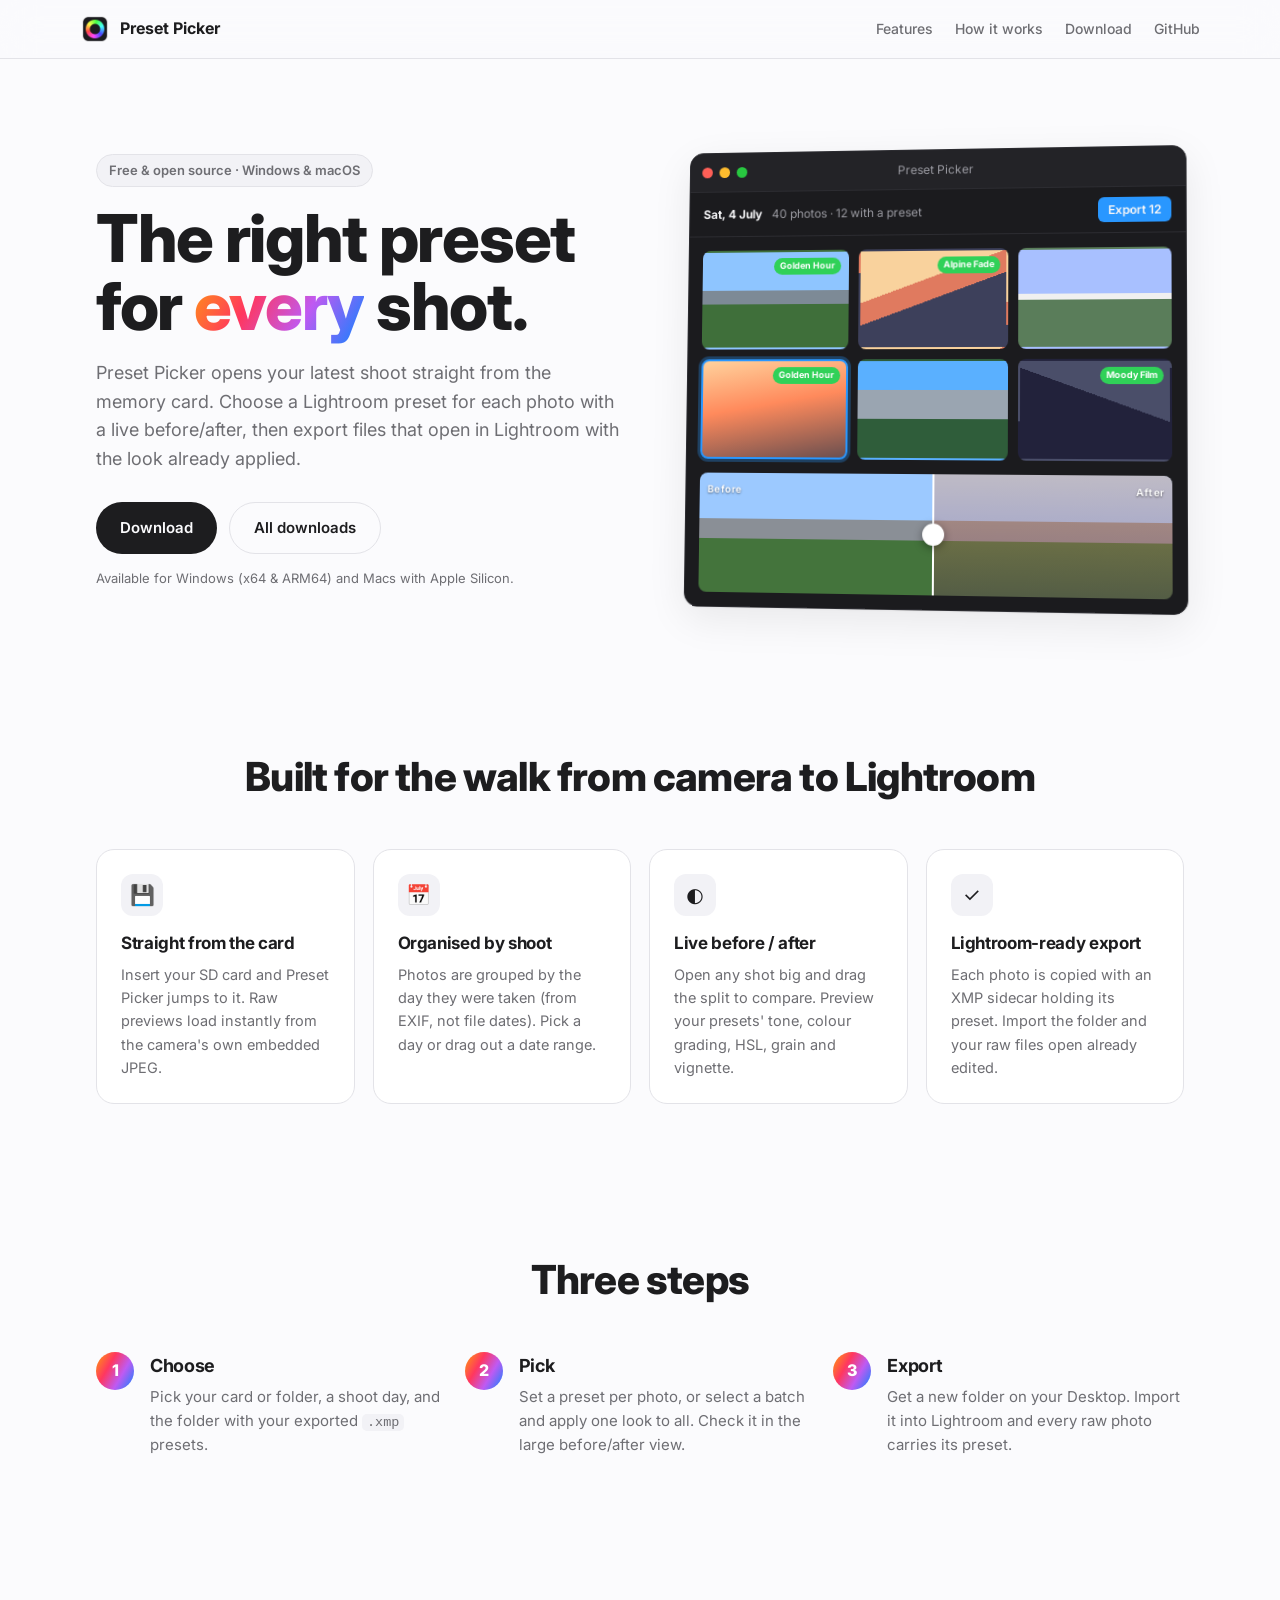
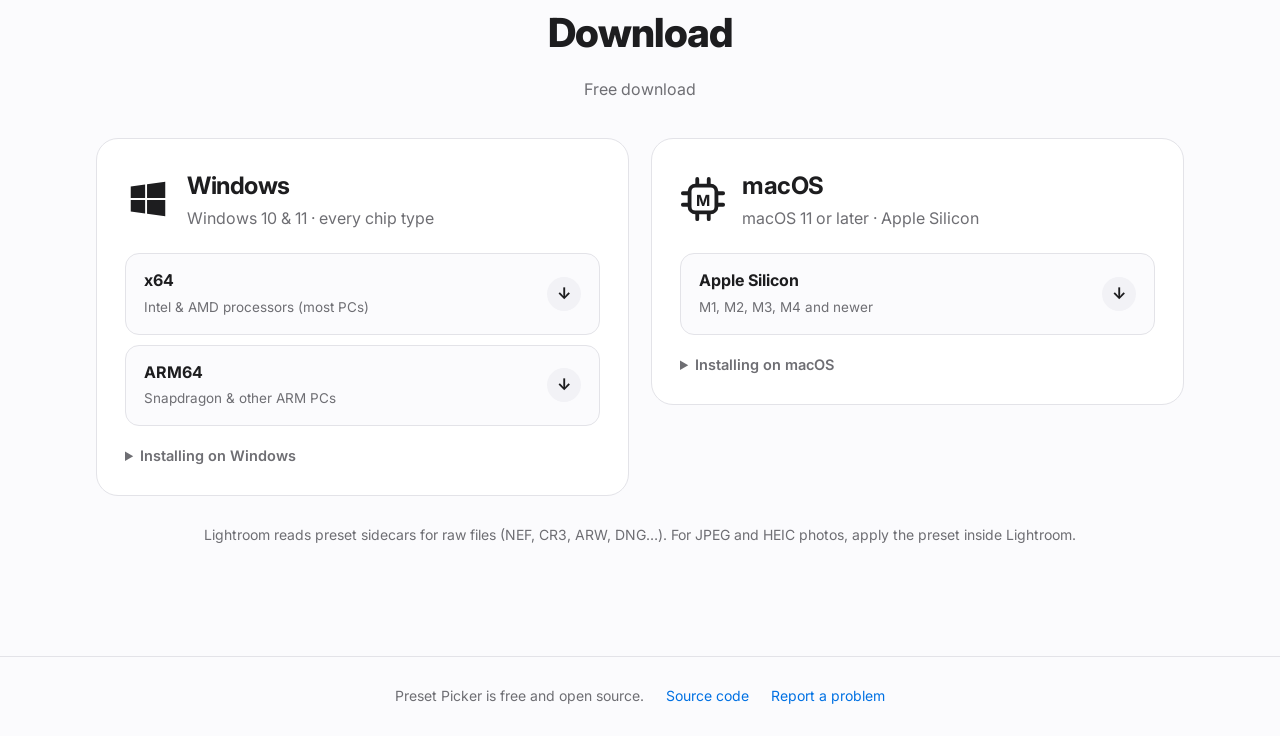
==== site/index.html @ 42fef507 "Preset Picker 1.0.0: Windows and macOS app, builds and download site Co-Authored-By: Claude Opus 5.5" ====
<!doctype html>
<html lang="en">
<head>
<meta charset="utf-8">
<meta name="viewport" content="width=device-width,initial-scale=1">
<title>Preset Picker: Lightroom presets for every shot</title>
<meta name="description" content="Pick a Lightroom preset for each photo straight off your camera card, with a live before/after, and export Lightroom-ready files. Free for Windows and macOS.">
<link rel="icon" href="favicon.png">
<link rel="preconnect" href="https://fonts.googleapis.com">
<link rel="preconnect" href="https://fonts.gstatic.com" crossorigin>
<link href="https://fonts.googleapis.com/css2?family=Inter:wght@400;500;600;700;800&display=swap" rel="stylesheet">
<link rel="stylesheet" href="style.css">
</head>
<body>

<header class="nav">
  <a class="brand" href="#top"><img src="icon.png" alt="" width="30" height="30">Preset Picker</a>
  <nav>
    <a href="#features">Features</a>
    <a href="#how">How it works</a>
    <a href="#download">Download</a>
    <a class="gh" data-repo-link href="#" target="_blank" rel="noopener">GitHub</a>
  </nav>
</header>

<main id="top">
  <!-- Hero ------------------------------------------------------------------>
  <section class="hero">
    <div class="hero-copy">
      <span class="pill">Free &amp; open source · Windows &amp; macOS</span>
      <h1>The right preset<br>for <em>every</em> shot.</h1>
      <p class="lede">Preset Picker opens your latest shoot straight from the memory card. Choose a Lightroom preset for each photo with a live before/after, then export files that open in Lightroom with the look already applied.</p>
      <div class="cta">
        <a class="btn primary" id="heroDownload" href="#download">Download</a>
        <a class="btn ghost" href="#download">All downloads</a>
      </div>
      <p class="fine" id="heroHint"></p>
    </div>

    <div class="mock" aria-hidden="true">
      <div class="mock-bar"><i></i><i></i><i></i><span>Preset Picker</span></div>
      <div class="mock-tool">
        <b>Sat, 4 July</b><span>40 photos · 12 with a preset</span>
        <em class="mock-export">Export 12</em>
      </div>
      <div class="mock-grid">
        <div class="ph p1"><span class="tag">Golden Hour</span></div>
        <div class="ph p2"><span class="tag">Alpine Fade</span></div>
        <div class="ph p3"></div>
        <div class="ph p4 sel"><span class="tag">Golden Hour</span></div>
        <div class="ph p5"></div>
        <div class="ph p6"><span class="tag">Moody Film</span></div>
      </div>
      <div class="mock-compare">
        <div class="half before">Before</div><div class="half after">After</div><div class="knob"></div>
      </div>
    </div>
  </section>

  <!-- Features -------------------------------------------------------------->
  <section class="section" id="features">
    <h2>Built for the walk from camera to Lightroom</h2>
    <div class="features">
      <article><div class="fi">💾</div><h3>Straight from the card</h3>
        <p>Insert your SD card and Preset Picker jumps to it. Raw previews load instantly from the camera's own embedded JPEG.</p></article>
      <article><div class="fi">📅</div><h3>Organised by shoot</h3>
        <p>Photos are grouped by the day they were taken (from EXIF, not file dates). Pick a day or drag out a date range.</p></article>
      <article><div class="fi">◐</div><h3>Live before / after</h3>
        <p>Open any shot big and drag the split to compare. Preview your presets' tone, colour grading, HSL, grain and vignette.</p></article>
      <article><div class="fi">✓</div><h3>Lightroom‑ready export</h3>
        <p>Each photo is copied with an XMP sidecar holding its preset. Import the folder and your raw files open already edited.</p></article>
    </div>
  </section>

  <!-- How it works ---------------------------------------------------------->
  <section class="section" id="how">
    <h2>Three steps</h2>
    <ol class="steps">
      <li><span>1</span><div><h3>Choose</h3><p>Pick your card or folder, a shoot day, and the folder with your exported <code>.xmp</code> presets.</p></div></li>
      <li><span>2</span><div><h3>Pick</h3><p>Set a preset per photo, or select a batch and apply one look to all. Check it in the large before/after view.</p></div></li>
      <li><span>3</span><div><h3>Export</h3><p>Get a new folder on your Desktop. Import it into Lightroom and every raw photo carries its preset.</p></div></li>
    </ol>
  </section>

  <!-- Download -------------------------------------------------------------->
  <section class="section" id="download">
    <h2>Download</h2>
    <p class="sub center" id="version">Latest version</p>

    <div class="downloads">
      <article class="dl" id="dl-win">
        <span class="badge">Recommended for this computer</span>
        <div class="dl-head">
          <svg class="os" viewBox="0 0 24 24" aria-hidden="true"><path d="M3 5.5 10.5 4.4v7.1H3zm8.5-1.2L21 3v8.5h-9.5zM3 12.5h7.5v7.1L3 18.5zm8.5 0H21V21l-9.5-1.3z"/></svg>
          <div><h3>Windows</h3><p class="sub">Windows 10 &amp; 11 · every chip type</p></div>
        </div>
        <div class="variants">
          <a class="variant" id="win-x64" data-asset="PresetPicker-Windows-x64.zip">
            <div><b>x64</b><small>Intel &amp; AMD processors (most PCs)</small></div><span class="size"></span><span class="arrow">↓</span>
          </a>
          <a class="variant" id="win-arm64" data-asset="PresetPicker-Windows-ARM64.zip">
            <div><b>ARM64</b><small>Snapdragon &amp; other ARM PCs</small></div><span class="size"></span><span class="arrow">↓</span>
          </a>
        </div>
        <details>
          <summary>Installing on Windows</summary>
          <ol>
            <li>Unzip the download and open <b>Preset Picker.exe</b> inside the folder.</li>
            <li>If SmartScreen says "Windows protected your PC", click <b>More info → Run anyway</b>. The app isn't code-signed yet.</li>
            <li>Not sure which one? Settings → System → About → <i>System type</i>. "ARM-based processor" means ARM64; anything else, x64.</li>
            <li>Uses Microsoft Edge WebView2, which comes with Windows 11 and up-to-date Windows 10.</li>
          </ol>
        </details>
      </article>

      <article class="dl" id="dl-mac">
        <span class="badge">Recommended for this computer</span>
        <div class="dl-head">
          <svg class="os" viewBox="0 0 24 24" aria-hidden="true"><rect x="5" y="5" width="14" height="14" rx="3" fill="none" stroke="currentColor" stroke-width="2"/><path d="M9 1.5v3M15 1.5v3M9 19.5v3M15 19.5v3M1.5 9h3M1.5 15h3M19.5 9h3M19.5 15h3" stroke="currentColor" stroke-width="2" stroke-linecap="round"/><text x="12" y="15.5" text-anchor="middle" font-size="8" font-weight="700" fill="currentColor" font-family="Inter,sans-serif">M</text></svg>
          <div><h3>macOS</h3><p class="sub">macOS 11 or later · Apple Silicon</p></div>
        </div>
        <div class="variants">
          <a class="variant" id="mac-arm64" data-asset="PresetPicker-macOS-AppleSilicon.zip">
            <div><b>Apple Silicon</b><small>M1, M2, M3, M4 and newer</small></div><span class="size"></span><span class="arrow">↓</span>
          </a>
        </div>
        <p class="warn" id="intelMac" hidden>This Mac looks like it has an Intel processor. Preset Picker currently needs Apple Silicon.</p>
        <details>
          <summary>Installing on macOS</summary>
          <ol>
            <li>Unzip the download and drag <b>Preset Picker</b> into your Applications folder.</li>
            <li>The first time, right-click the app and choose <b>Open</b>, then <b>Open</b> again. Or go to System Settings → Privacy &amp; Security → <b>Open Anyway</b>. The app isn't notarised yet.</li>
            <li>Allow access to your memory card and Desktop when macOS asks.</li>
          </ol>
        </details>
      </article>
    </div>

    <p class="note center">Lightroom reads preset sidecars for raw files (NEF, CR3, ARW, DNG…). For JPEG and HEIC photos, apply the preset inside Lightroom.</p>
  </section>
</main>

<footer class="foot">
  <span>Preset Picker is free and open source.</span>
  <a data-repo-link href="#" target="_blank" rel="noopener">Source code</a>
  <a data-repo-link data-path="/issues" href="#" target="_blank" rel="noopener">Report a problem</a>
</footer>

<script src="main.js"></script>
</body>
</html>
---- site/style.css ----
:root {
  --bg: #fbfbfd; --bg-2: #f2f2f6; --panel: #fff; --text: #1d1d1f; --sub: #6e6e73; --line: #e3e3e8;
  --accent: #0071e3; --accent-2: #bf5af2; --ok: #1f9d55; --warn: #b25e00;
  --grad: linear-gradient(120deg, #ff9f0a, #ff375f 35%, #bf5af2 65%, #0a84ff);
  --shadow: 0 1px 2px rgba(0,0,0,.05), 0 12px 40px rgba(0,0,0,.08);
  --radius: 18px;
}
@media (prefers-color-scheme: dark) {
  :root {
    --bg: #0d0d0f; --bg-2: #141417; --panel: #18181b; --text: #f5f5f7; --sub: #9a9aa1; --line: #2a2a2f;
    --accent: #2997ff; --ok: #30d158; --warn: #ffb340; --shadow: 0 0 0 1px #232328, 0 20px 50px rgba(0,0,0,.5);
  }
}
* { box-sizing: border-box; }
html { scroll-behavior: smooth; }
body {
  margin: 0; background: var(--bg); color: var(--text);
  font: 16px/1.6 Inter, -apple-system, BlinkMacSystemFont, "Segoe UI", system-ui, sans-serif;
  -webkit-font-smoothing: antialiased; overflow-x: hidden;
}
a { color: var(--accent); text-decoration: none; }
h1, h2, h3 { letter-spacing: -.02em; margin: 0; }
code { font: .9em ui-monospace, SFMono-Regular, Menlo, Consolas, monospace; background: var(--bg-2); padding: 1px 5px; border-radius: 5px; }
.sub { color: var(--sub); margin: 0; }
.center { text-align: center; }

/* Nav */
.nav {
  position: sticky; top: 0; z-index: 10; display: flex; align-items: center; justify-content: space-between;
  padding: 14px max(16px, calc((100vw - 1120px) / 2));
  background: color-mix(in srgb, var(--bg) 80%, transparent); backdrop-filter: saturate(1.8) blur(18px);
  border-bottom: 1px solid var(--line);
}
.brand { display: flex; align-items: center; gap: 10px; font-weight: 700; color: var(--text); }
.brand img { border-radius: 8px; }
.nav nav { display: flex; gap: 22px; font-size: 14px; }
.nav nav a { color: var(--sub); font-weight: 500; }
.nav nav a:hover { color: var(--text); }

/* Buttons */
.btn {
  display: inline-flex; align-items: center; gap: 8px; padding: 13px 24px; border-radius: 999px;
  font-weight: 600; font-size: 15px; transition: transform .15s, box-shadow .15s, background .15s;
}
.btn.primary { background: var(--text); color: var(--bg); }
.btn.primary:hover { transform: translateY(-1px); box-shadow: 0 8px 24px rgba(0,0,0,.18); }
.btn.ghost { color: var(--text); border: 1px solid var(--line); }
.btn.ghost:hover { background: var(--bg-2); }

/* Hero */
.hero {
  max-width: 1120px; margin: 0 auto; padding: 88px 16px 64px;
  display: grid; grid-template-columns: 1.05fr 1fr; gap: 56px; align-items: center;
}
.pill {
  display: inline-block; font-size: 13px; font-weight: 600; padding: 5px 12px; border-radius: 999px;
  background: var(--bg-2); border: 1px solid var(--line); color: var(--sub);
}
.hero h1 { font-size: clamp(40px, 6vw, 66px); line-height: 1.03; font-weight: 800; margin: 18px 0 18px; }
.hero h1 em { font-style: normal; background: var(--grad); -webkit-background-clip: text; background-clip: text; color: transparent; }
.lede { font-size: 18px; color: var(--sub); max-width: 34em; margin: 0 0 28px; }
.cta { display: flex; gap: 12px; flex-wrap: wrap; }
.fine { font-size: 13px; color: var(--sub); margin-top: 14px; min-height: 1.6em; }

/* Mock app window */
.mock {
  position: relative; background: #1b1b1e; color: #f5f5f7; border-radius: 14px; box-shadow: var(--shadow);
  border: 1px solid #2c2c31; overflow: hidden; font-size: 12px; transform: perspective(1400px) rotateY(-6deg) rotateX(3deg);
}
.mock-bar { display: flex; align-items: center; gap: 7px; padding: 10px 12px; background: #232327; border-bottom: 1px solid #2c2c31; }
.mock-bar i { width: 11px; height: 11px; border-radius: 50%; background: #ff5f57; }
.mock-bar i:nth-child(2) { background: #febc2e; } .mock-bar i:nth-child(3) { background: #28c840; }
.mock-bar span { flex: 1; text-align: center; color: #9a9aa1; margin-right: 50px; }
.mock-tool { display: flex; gap: 10px; align-items: baseline; padding: 10px 14px; border-bottom: 1px solid #2c2c31; }
.mock-tool span { color: #9a9aa1; }
.mock-export { margin-left: auto; font-style: normal; background: #2997ff; padding: 3px 10px; border-radius: 6px; font-weight: 600; }
.mock-grid { display: grid; grid-template-columns: repeat(3, 1fr); gap: 10px; padding: 14px; }
.ph { aspect-ratio: 3/2; border-radius: 8px; position: relative; border: 2px solid transparent; }
.ph.sel { border-color: #2997ff; box-shadow: 0 0 0 3px rgba(41,151,255,.3); }
.ph .tag { position: absolute; top: 6px; right: 6px; background: #30d158; color: #062; font-size: 9px; font-weight: 700; padding: 1px 6px; border-radius: 99px; color: #fff; }
.p1 { background: linear-gradient(180deg, #8ec5ff 0 40%, #7d8a96 40% 55%, #3f6f3a 55%); }
.p2 { background: linear-gradient(160deg, #f9d29d 0 35%, #e07a5f 35% 50%, #3d405b 50%); }
.p3 { background: linear-gradient(180deg, #a8c0ff 0 45%, #f0f0f0 45% 52%, #5a7d5a 52%); }
.p4 { background: linear-gradient(170deg, #ffd29d, #ff8a5c 45%, #6b4f4f); }
.p5 { background: linear-gradient(180deg, #5ab0ff 0 30%, #9aa5b1 30% 60%, #2f5d3a 60%); }
.p6 { background: linear-gradient(200deg, #4a4e69 0 40%, #22223b 40%); }
.mock-compare {
  position: relative; display: flex; margin: 0 14px 14px; height: 120px; border-radius: 8px; overflow: hidden;
  background: linear-gradient(180deg, #9cc9ff 0 38%, #8a8f96 38% 55%, #44743c 55%);
}
.half { flex: 1; padding: 8px; font-weight: 600; font-size: 10px; letter-spacing: .04em; }
.half.after { background: linear-gradient(180deg, rgba(255,160,90,.35), rgba(120,40,90,.3)); text-align: right; }
.half span, .half { color: #fff; text-shadow: 0 1px 2px rgba(0,0,0,.5); }
.knob { position: absolute; left: 50%; top: 0; bottom: 0; width: 2px; background: #fff; }
.knob::after { content: ""; position: absolute; top: 50%; left: 50%; width: 22px; height: 22px; transform: translate(-50%, -50%); background: #fff; border-radius: 50%; box-shadow: 0 2px 8px rgba(0,0,0,.4); }

/* Sections */
.section { max-width: 1120px; margin: 0 auto; padding: 72px 16px; }
.section > h2 { font-size: clamp(28px, 4vw, 40px); text-align: center; margin-bottom: 12px; font-weight: 800; }
.features { display: grid; grid-template-columns: repeat(4, 1fr); gap: 18px; margin-top: 40px; }
.features article { background: var(--panel); border: 1px solid var(--line); border-radius: var(--radius); padding: 24px; }
.fi { width: 42px; height: 42px; border-radius: 12px; display: grid; place-items: center; font-size: 20px; background: var(--bg-2); margin-bottom: 14px; }
.features h3 { font-size: 17px; margin-bottom: 6px; }
.features p { color: var(--sub); font-size: 14.5px; margin: 0; }

.steps { list-style: none; padding: 0; margin: 40px 0 0; display: grid; grid-template-columns: repeat(3, 1fr); gap: 18px; }
.steps li { display: flex; gap: 16px; align-items: flex-start; }
.steps li > span {
  flex: none; width: 38px; height: 38px; border-radius: 50%; display: grid; place-items: center;
  font-weight: 800; color: #fff; background: var(--grad);
}
.steps h3 { font-size: 18px; margin-bottom: 4px; }
.steps p { margin: 0; color: var(--sub); font-size: 15px; }

/* Downloads */
#download { padding-bottom: 96px; }
.downloads { display: grid; grid-template-columns: 1fr 1fr; gap: 22px; margin-top: 36px; align-items: start; }
.dl {
  position: relative; background: var(--panel); border: 1px solid var(--line); border-radius: 22px; padding: 28px;
  transition: border-color .2s, box-shadow .2s;
}
.dl.recommended { border-color: var(--accent); box-shadow: 0 0 0 4px color-mix(in srgb, var(--accent) 18%, transparent); }
.badge {
  display: none; position: absolute; top: -12px; left: 24px; background: var(--accent); color: #fff;
  font-size: 12px; font-weight: 700; padding: 3px 12px; border-radius: 99px;
}
.dl.recommended .badge { display: inline-block; }
.dl-head { display: flex; gap: 16px; align-items: center; margin-bottom: 22px; }
.os { width: 46px; height: 46px; flex: none; fill: currentColor; color: var(--text); }
.dl h3 { font-size: 24px; }
.variants { display: flex; flex-direction: column; gap: 10px; }
.variant {
  display: flex; align-items: center; gap: 14px; padding: 14px 18px; border-radius: 14px;
  border: 1px solid var(--line); color: var(--text); background: var(--bg); transition: .15s;
}
.variant:hover { border-color: var(--accent); transform: translateY(-1px); }
.variant div { flex: 1; }
.variant b { display: block; font-size: 16px; }
.variant small { color: var(--sub); font-size: 13.5px; }
.variant .size { color: var(--sub); font-size: 13px; }
.variant .arrow {
  width: 34px; height: 34px; border-radius: 50%; display: grid; place-items: center; font-weight: 700;
  background: var(--bg-2);
}
.variant.pick { background: var(--text); color: var(--bg); border-color: var(--text); }
.variant.pick small, .variant.pick .size { color: color-mix(in srgb, var(--bg) 70%, transparent); }
.variant.pick .arrow { background: var(--accent); color: #fff; }
.variant.disabled { opacity: .55; pointer-events: none; }
details { margin-top: 18px; font-size: 14.5px; }
summary { cursor: pointer; font-weight: 600; color: var(--sub); }
details ol { color: var(--sub); padding-left: 20px; margin: 10px 0 0; }
details li { margin-bottom: 6px; }
.warn { color: var(--warn); font-size: 14px; margin: 12px 0 0; }
.note { color: var(--sub); font-size: 14px; margin-top: 28px; }

.foot {
  border-top: 1px solid var(--line); padding: 28px 16px; display: flex; gap: 22px; justify-content: center;
  flex-wrap: wrap; font-size: 14px; color: var(--sub);
}

@media (max-width: 900px) {
  .hero { grid-template-columns: 1fr; padding-top: 56px; gap: 40px; }
  .mock { transform: none; }
  .features { grid-template-columns: 1fr 1fr; }
  .steps, .downloads { grid-template-columns: 1fr; }
  .nav nav a:not(.gh):not([href="#download"]) { display: none; }
}
@media (max-width: 520px) {
  .features { grid-template-columns: 1fr; }
  .dl { padding: 22px 18px; }
}
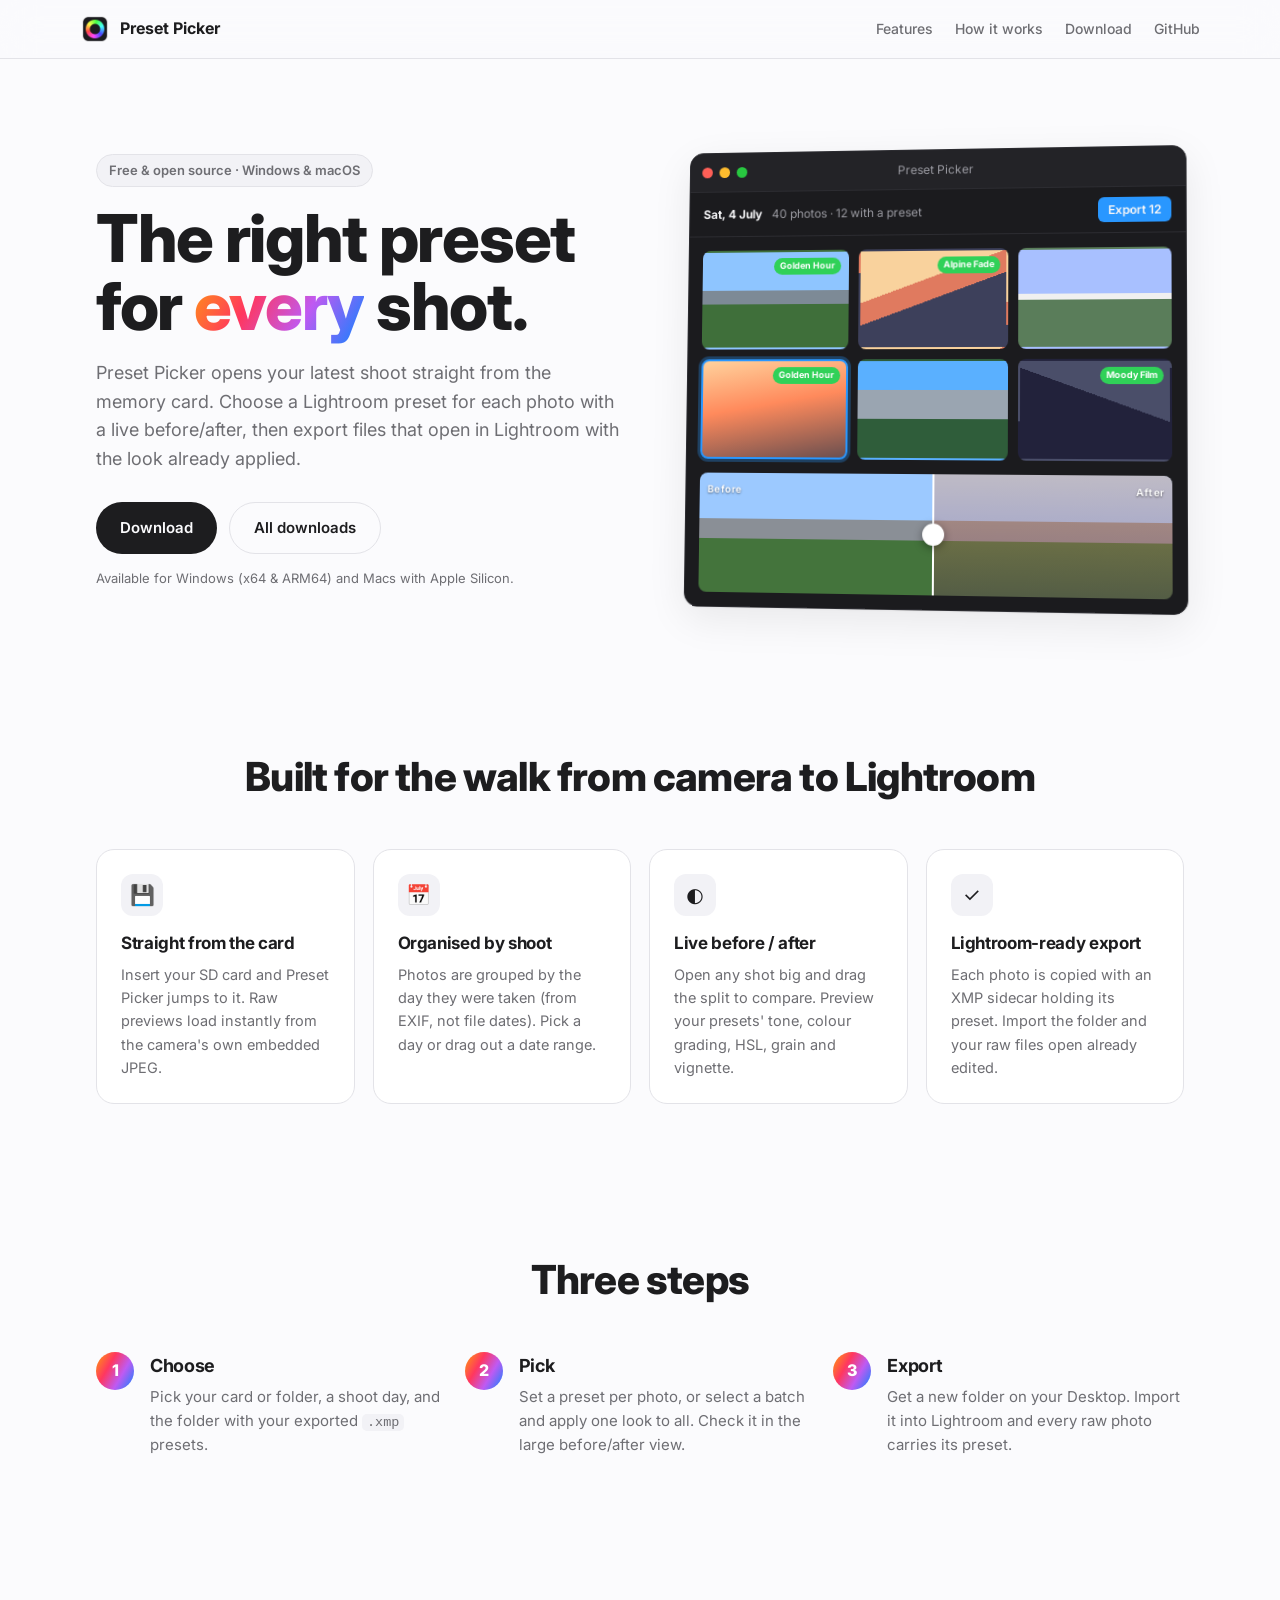
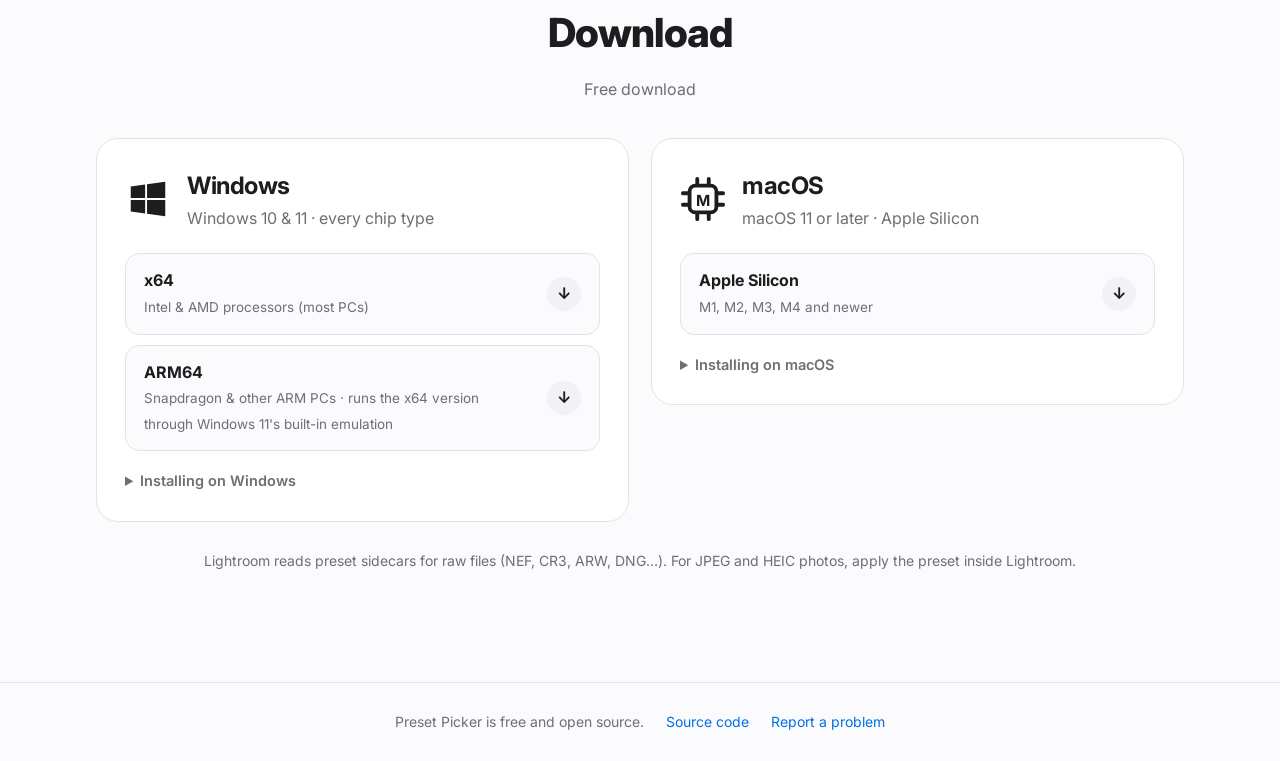
==== commit 94392e8f: "Windows on ARM: use the x64 build through Windows 11 emulation The native ARM64 build can't open its" ====
--- a/site/index.html
+++ b/site/index.html
@@ -98,8 +98,8 @@
           <a class="variant" id="win-x64" data-asset="PresetPicker-Windows-x64.zip">
             <div><b>x64</b><small>Intel &amp; AMD processors (most PCs)</small></div><span class="size"></span><span class="arrow">↓</span>
           </a>
-          <a class="variant" id="win-arm64" data-asset="PresetPicker-Windows-ARM64.zip">
-            <div><b>ARM64</b><small>Snapdragon &amp; other ARM PCs</small></div><span class="size"></span><span class="arrow">↓</span>
+          <a class="variant" id="win-arm64" data-asset="PresetPicker-Windows-x64.zip">
+            <div><b>ARM64</b><small>Snapdragon &amp; other ARM PCs · runs the x64 version through Windows 11's built-in emulation</small></div><span class="size"></span><span class="arrow">↓</span>
           </a>
         </div>
         <details>
@@ -107,7 +107,7 @@
           <ol>
             <li>Unzip the download and open <b>Preset Picker.exe</b> inside the folder.</li>
             <li>If SmartScreen says "Windows protected your PC", click <b>More info → Run anyway</b>. The app isn't code-signed yet.</li>
-            <li>Not sure which one? Settings → System → About → <i>System type</i>. "ARM-based processor" means ARM64; anything else, x64.</li>
+            <li>On an ARM PC (Snapdragon and others) you need Windows 11. It runs the x64 version automatically; there's nothing extra to install.</li>
             <li>Uses Microsoft Edge WebView2, which comes with Windows 11 and up-to-date Windows 10.</li>
           </ol>
         </details>
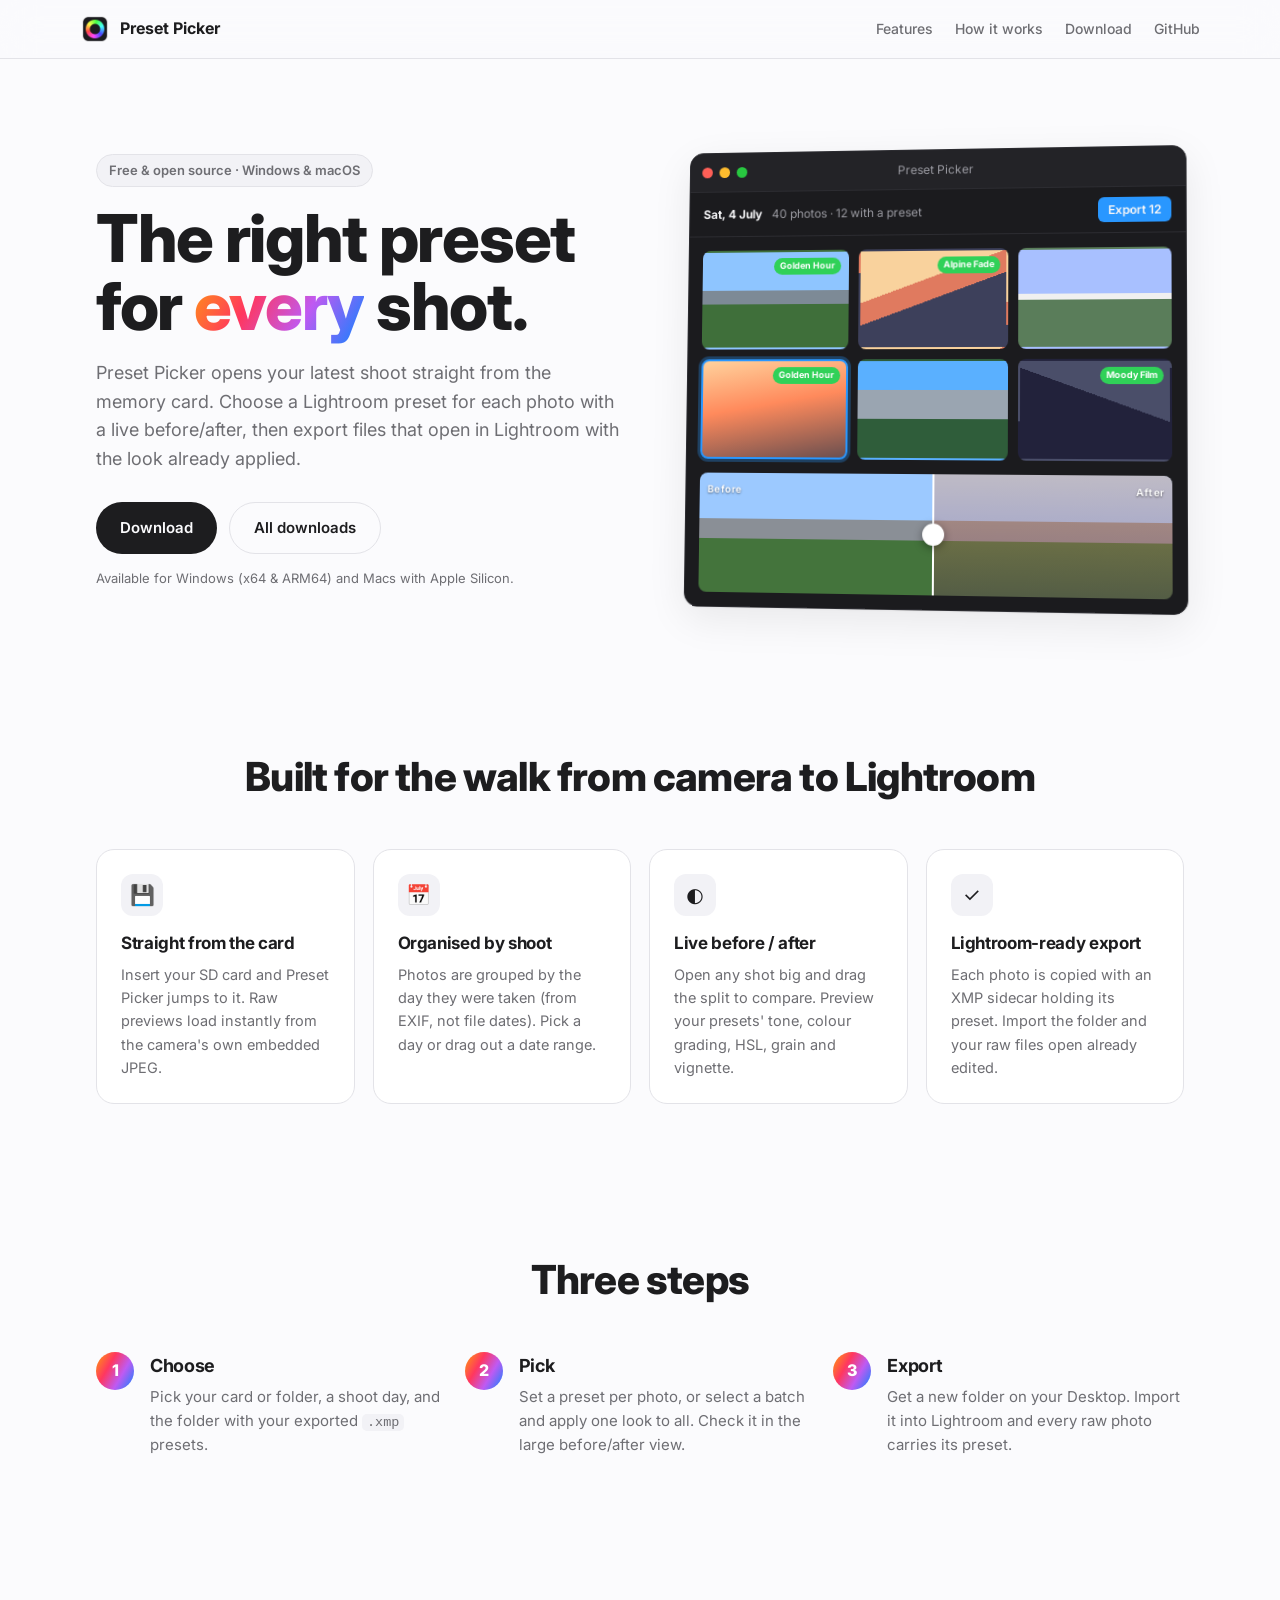
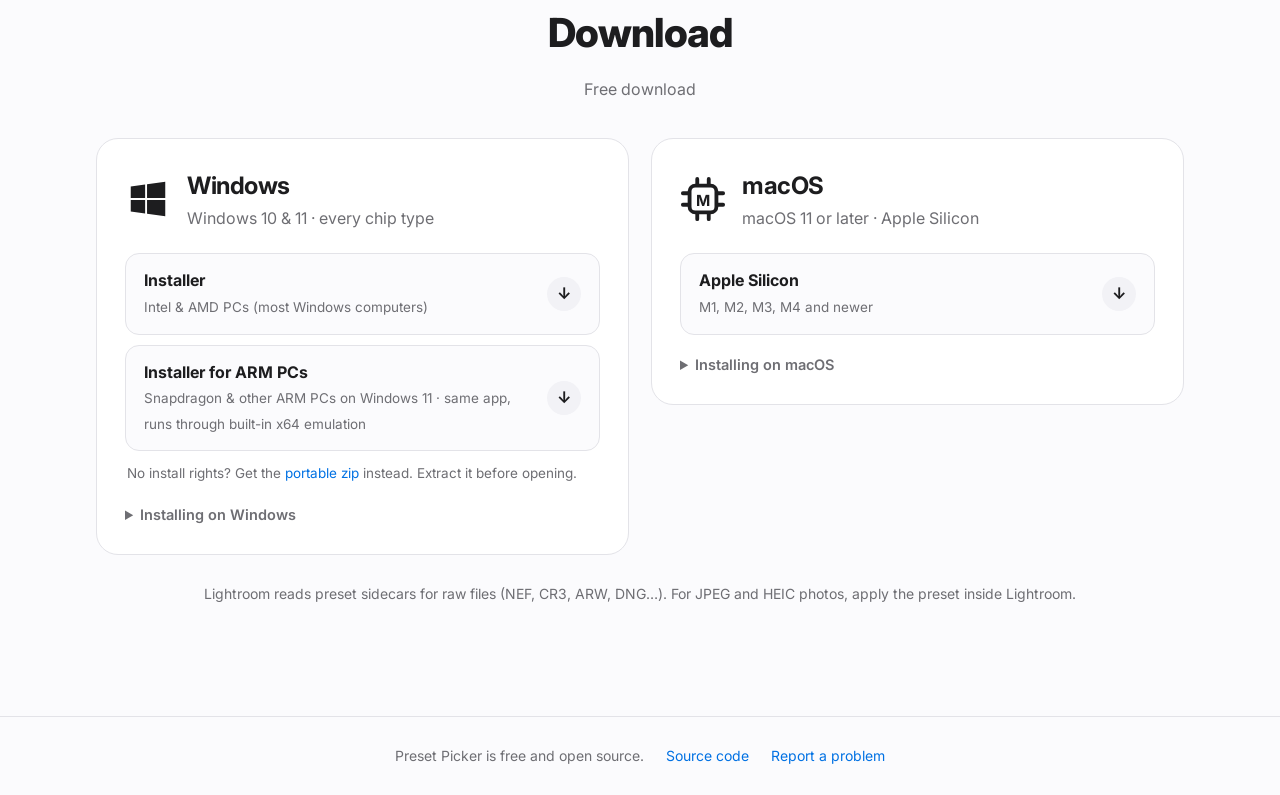
==== commit aae303b1: "1.0.3: Windows installer; site offers it first, portable zip as fallback Co-Authored-By: Claude Opus" ====
--- a/site/index.html
+++ b/site/index.html
@@ -95,19 +95,20 @@
           <div><h3>Windows</h3><p class="sub">Windows 10 &amp; 11 · every chip type</p></div>
         </div>
         <div class="variants">
-          <a class="variant" id="win-x64" data-asset="PresetPicker-Windows-x64.zip">
-            <div><b>x64</b><small>Intel &amp; AMD processors (most PCs)</small></div><span class="size"></span><span class="arrow">↓</span>
+          <a class="variant" id="win-x64" data-asset="PresetPicker-Setup-x64.exe">
+            <div><b>Installer</b><small>Intel &amp; AMD PCs (most Windows computers)</small></div><span class="size"></span><span class="arrow">↓</span>
           </a>
-          <a class="variant" id="win-arm64" data-asset="PresetPicker-Windows-x64.zip">
-            <div><b>ARM64</b><small>Snapdragon &amp; other ARM PCs · runs the x64 version through Windows 11's built-in emulation</small></div><span class="size"></span><span class="arrow">↓</span>
+          <a class="variant" id="win-arm64" data-asset="PresetPicker-Setup-x64.exe">
+            <div><b>Installer for ARM PCs</b><small>Snapdragon &amp; other ARM PCs on Windows 11 · same app, runs through built-in x64 emulation</small></div><span class="size"></span><span class="arrow">↓</span>
           </a>
         </div>
+        <p class="alt">No install rights? Get the <a data-asset="PresetPicker-Windows-x64.zip">portable zip</a> instead. Extract it before opening.</p>
         <details>
           <summary>Installing on Windows</summary>
           <ol>
-            <li>Unzip the download and open <b>Preset Picker.exe</b> inside the folder.</li>
+            <li>Open <b>PresetPicker-Setup-x64.exe</b> and click through. No admin password needed; it adds Preset Picker to your Start menu.</li>
             <li>If SmartScreen says "Windows protected your PC", click <b>More info → Run anyway</b>. The app isn't code-signed yet.</li>
-            <li>On an ARM PC (Snapdragon and others) you need Windows 11. It runs the x64 version automatically; there's nothing extra to install.</li>
+            <li>Uninstall any time from Settings → Apps.</li>
             <li>Uses Microsoft Edge WebView2, which comes with Windows 11 and up-to-date Windows 10.</li>
           </ol>
         </details>
--- a/site/style.css
+++ b/site/style.css
@@ -146,6 +146,8 @@
 .variant.pick small, .variant.pick .size { color: color-mix(in srgb, var(--bg) 70%, transparent); }
 .variant.pick .arrow { background: var(--accent); color: #fff; }
 .variant.disabled { opacity: .55; pointer-events: none; }
+.alt { font-size: 13.5px; color: var(--sub); margin: 12px 2px 0; }
+.alt a.disabled { pointer-events: none; color: var(--sub); }
 details { margin-top: 18px; font-size: 14.5px; }
 summary { cursor: pointer; font-weight: 600; color: var(--sub); }
 details ol { color: var(--sub); padding-left: 20px; margin: 10px 0 0; }
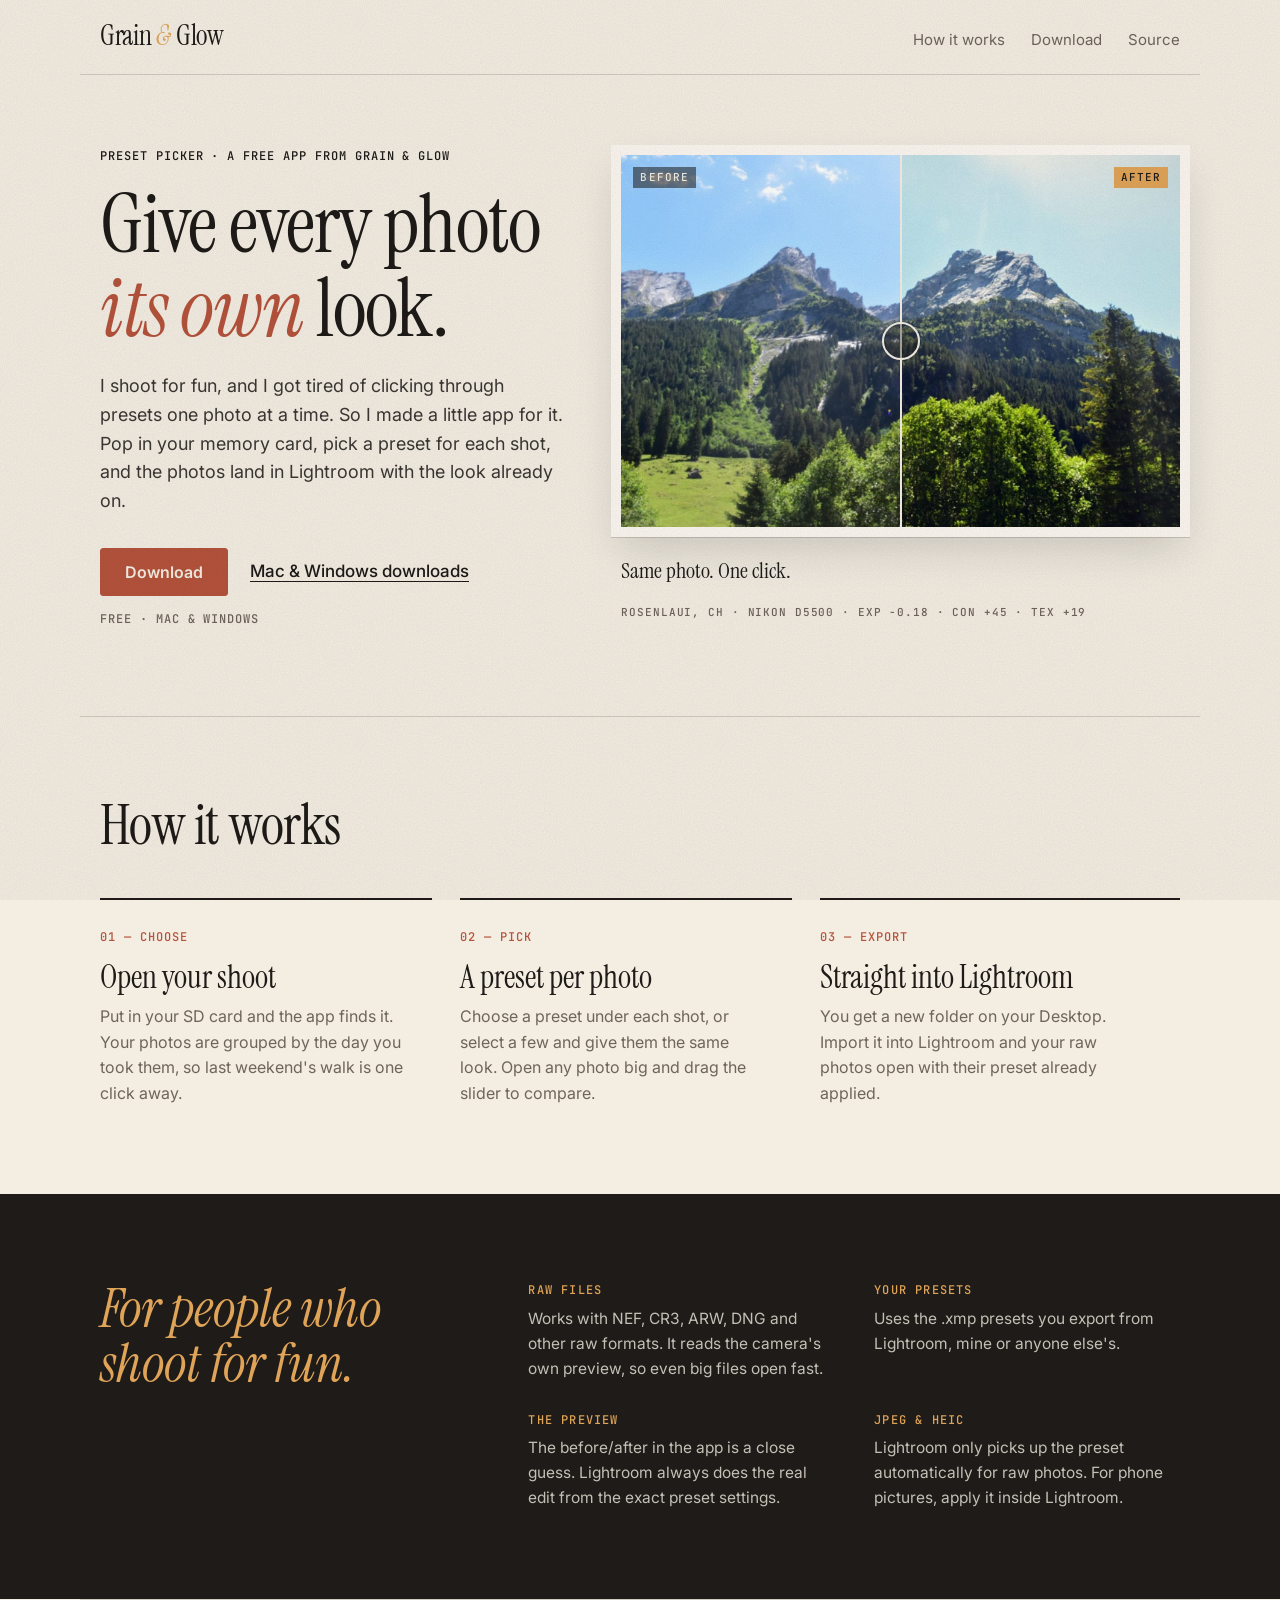
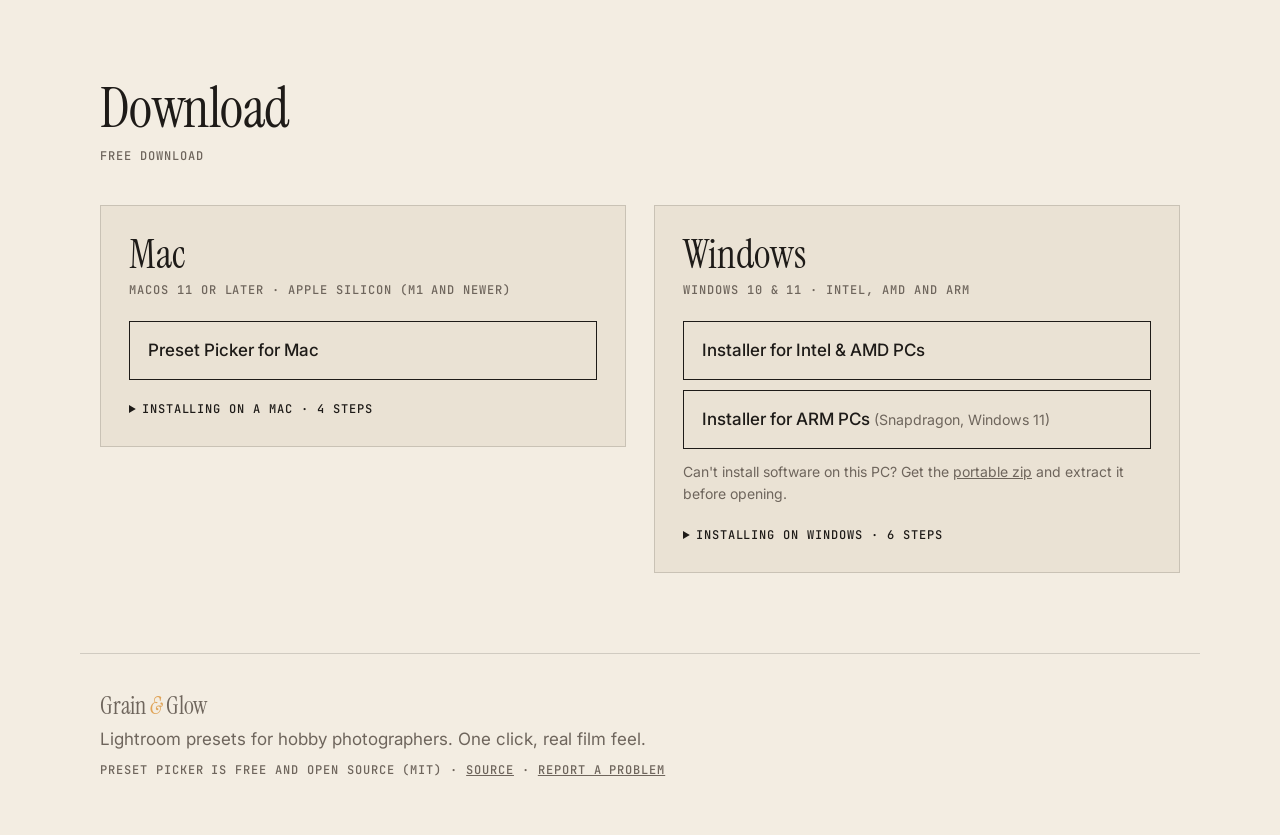
==== commit 2c0ece1a: "Site: Grain & Glow redesign, before/after photo, install guides with real screenshots Co-Authored-By" ====
--- a/site/index.html
+++ b/site/index.html
@@ -3,148 +3,176 @@
 <head>
 <meta charset="utf-8">
 <meta name="viewport" content="width=device-width,initial-scale=1">
-<title>Preset Picker: Lightroom presets for every shot</title>
-<meta name="description" content="Pick a Lightroom preset for each photo straight off your camera card, with a live before/after, and export Lightroom-ready files. Free for Windows and macOS.">
+<title>Preset Picker by Grain &amp; Glow</title>
+<meta name="description" content="A free app for hobby photographers: open your shoot straight off the memory card, pick a Lightroom preset for each photo, and send them to Lightroom with the look already on. Mac and Windows.">
+<meta name="theme-color" content="#F3EDE2">
 <link rel="icon" href="favicon.png">
 <link rel="preconnect" href="https://fonts.googleapis.com">
 <link rel="preconnect" href="https://fonts.gstatic.com" crossorigin>
-<link href="https://fonts.googleapis.com/css2?family=Inter:wght@400;500;600;700;800&display=swap" rel="stylesheet">
+<link href="https://fonts.googleapis.com/css2?family=Instrument+Serif:ital@0;1&family=Inter:wght@400;500;600&family=JetBrains+Mono:wght@400;500&display=swap" rel="stylesheet">
 <link rel="stylesheet" href="style.css">
 </head>
 <body>
 
-<header class="nav">
-  <a class="brand" href="#top"><img src="icon.png" alt="" width="30" height="30">Preset Picker</a>
+<header class="top">
+  <a class="wordmark" href="#top">Grain <i>&amp;</i> Glow</a>
   <nav>
-    <a href="#features">Features</a>
     <a href="#how">How it works</a>
     <a href="#download">Download</a>
-    <a class="gh" data-repo-link href="#" target="_blank" rel="noopener">GitHub</a>
+    <a data-repo-link href="#" target="_blank" rel="noopener">Source</a>
   </nav>
 </header>
 
 <main id="top">
-  <!-- Hero ------------------------------------------------------------------>
+
   <section class="hero">
-    <div class="hero-copy">
-      <span class="pill">Free &amp; open source · Windows &amp; macOS</span>
-      <h1>The right preset<br>for <em>every</em> shot.</h1>
-      <p class="lede">Preset Picker opens your latest shoot straight from the memory card. Choose a Lightroom preset for each photo with a live before/after, then export files that open in Lightroom with the look already applied.</p>
-      <div class="cta">
-        <a class="btn primary" id="heroDownload" href="#download">Download</a>
-        <a class="btn ghost" href="#download">All downloads</a>
+    <div class="hero-text">
+      <p class="label">Preset Picker · a free app from Grain &amp; Glow</p>
+      <h1>Give every photo <em>its own</em> look.</h1>
+      <p class="lede">I shoot for fun, and I got tired of clicking through presets one photo at a time. So I made a little app for it. Pop in your memory card, pick a preset for each shot, and the photos land in Lightroom with the look already on.</p>
+      <div class="actions">
+        <a class="btn" id="heroDownload" href="#download">Download</a>
+        <a class="textlink" href="#download">Mac &amp; Windows downloads</a>
       </div>
-      <p class="fine" id="heroHint"></p>
+      <p class="label muted" id="heroHint">Free · Mac &amp; Windows</p>
     </div>
 
-    <div class="mock" aria-hidden="true">
-      <div class="mock-bar"><i></i><i></i><i></i><span>Preset Picker</span></div>
-      <div class="mock-tool">
-        <b>Sat, 4 July</b><span>40 photos · 12 with a preset</span>
-        <em class="mock-export">Export 12</em>
+    <figure class="print">
+      <div class="compare" id="compare" style="--pos: 50%">
+        <img src="img/rosenlaui-before.jpg" alt="Mountain valley near Rosenlaui, Switzerland, straight out of the camera" width="1500" height="1000">
+        <img class="after" src="img/rosenlaui-after.jpg" alt="The same photo with a warm film preset applied" width="1500" height="1000">
+        <span class="corner left">Before</span><span class="corner right">After</span>
+        <span class="handle" aria-hidden="true"></span>
+        <input type="range" min="0" max="100" value="50" aria-label="Drag to compare before and after" id="slider">
       </div>
-      <div class="mock-grid">
-        <div class="ph p1"><span class="tag">Golden Hour</span></div>
-        <div class="ph p2"><span class="tag">Alpine Fade</span></div>
-        <div class="ph p3"></div>
-        <div class="ph p4 sel"><span class="tag">Golden Hour</span></div>
-        <div class="ph p5"></div>
-        <div class="ph p6"><span class="tag">Moody Film</span></div>
-      </div>
-      <div class="mock-compare">
-        <div class="half before">Before</div><div class="half after">After</div><div class="knob"></div>
-      </div>
-    </div>
+      <figcaption>
+        <span>Same photo. One click.</span>
+        <span class="label">Rosenlaui, CH · Nikon D5500 · EXP −0.18 · CON +45 · TEX +19</span>
+      </figcaption>
+    </figure>
   </section>
 
-  <!-- Features -------------------------------------------------------------->
-  <section class="section" id="features">
-    <h2>Built for the walk from camera to Lightroom</h2>
-    <div class="features">
-      <article><div class="fi">💾</div><h3>Straight from the card</h3>
-        <p>Insert your SD card and Preset Picker jumps to it. Raw previews load instantly from the camera's own embedded JPEG.</p></article>
-      <article><div class="fi">📅</div><h3>Organised by shoot</h3>
-        <p>Photos are grouped by the day they were taken (from EXIF, not file dates). Pick a day or drag out a date range.</p></article>
-      <article><div class="fi">◐</div><h3>Live before / after</h3>
-        <p>Open any shot big and drag the split to compare. Preview your presets' tone, colour grading, HSL, grain and vignette.</p></article>
-      <article><div class="fi">✓</div><h3>Lightroom‑ready export</h3>
-        <p>Each photo is copied with an XMP sidecar holding its preset. Import the folder and your raw files open already edited.</p></article>
-    </div>
-  </section>
-
-  <!-- How it works ---------------------------------------------------------->
-  <section class="section" id="how">
-    <h2>Three steps</h2>
-    <ol class="steps">
-      <li><span>1</span><div><h3>Choose</h3><p>Pick your card or folder, a shoot day, and the folder with your exported <code>.xmp</code> presets.</p></div></li>
-      <li><span>2</span><div><h3>Pick</h3><p>Set a preset per photo, or select a batch and apply one look to all. Check it in the large before/after view.</p></div></li>
-      <li><span>3</span><div><h3>Export</h3><p>Get a new folder on your Desktop. Import it into Lightroom and every raw photo carries its preset.</p></div></li>
+  <section class="how" id="how">
+    <h2>How it works</h2>
+    <ol class="frames">
+      <li>
+        <span class="label">01 — Choose</span>
+        <h3>Open your shoot</h3>
+        <p>Put in your SD card and the app finds it. Your photos are grouped by the day you took them, so last weekend's walk is one click away.</p>
+      </li>
+      <li>
+        <span class="label">02 — Pick</span>
+        <h3>A preset per photo</h3>
+        <p>Choose a preset under each shot, or select a few and give them the same look. Open any photo big and drag the slider to compare.</p>
+      </li>
+      <li>
+        <span class="label">03 — Export</span>
+        <h3>Straight into Lightroom</h3>
+        <p>You get a new folder on your Desktop. Import it into Lightroom and your raw photos open with their preset already applied.</p>
+      </li>
     </ol>
   </section>
 
-  <!-- Download -------------------------------------------------------------->
-  <section class="section" id="download">
+  <section class="notes">
+    <blockquote>For people who shoot for fun.</blockquote>
+    <dl>
+      <div><dt>Raw files</dt><dd>Works with NEF, CR3, ARW, DNG and other raw formats. It reads the camera's own preview, so even big files open fast.</dd></div>
+      <div><dt>Your presets</dt><dd>Uses the .xmp presets you export from Lightroom, mine or anyone else's.</dd></div>
+      <div><dt>The preview</dt><dd>The before/after in the app is a close guess. Lightroom always does the real edit from the exact preset settings.</dd></div>
+      <div><dt>JPEG &amp; HEIC</dt><dd>Lightroom only picks up the preset automatically for raw photos. For phone pictures, apply it inside Lightroom.</dd></div>
+    </dl>
+  </section>
+
+  <section class="download" id="download">
     <h2>Download</h2>
-    <p class="sub center" id="version">Latest version</p>
+    <p class="label muted" id="version">Free download</p>
 
-    <div class="downloads">
-      <article class="dl" id="dl-win">
-        <span class="badge">Recommended for this computer</span>
-        <div class="dl-head">
-          <svg class="os" viewBox="0 0 24 24" aria-hidden="true"><path d="M3 5.5 10.5 4.4v7.1H3zm8.5-1.2L21 3v8.5h-9.5zM3 12.5h7.5v7.1L3 18.5zm8.5 0H21V21l-9.5-1.3z"/></svg>
-          <div><h3>Windows</h3><p class="sub">Windows 10 &amp; 11 · every chip type</p></div>
-        </div>
-        <div class="variants">
-          <a class="variant" id="win-x64" data-asset="PresetPicker-Setup-x64.exe">
-            <div><b>Installer</b><small>Intel &amp; AMD PCs (most Windows computers)</small></div><span class="size"></span><span class="arrow">↓</span>
-          </a>
-          <a class="variant" id="win-arm64" data-asset="PresetPicker-Setup-x64.exe">
-            <div><b>Installer for ARM PCs</b><small>Snapdragon &amp; other ARM PCs on Windows 11 · same app, runs through built-in x64 emulation</small></div><span class="size"></span><span class="arrow">↓</span>
-          </a>
-        </div>
-        <p class="alt">No install rights? Get the <a data-asset="PresetPicker-Windows-x64.zip">portable zip</a> instead. Extract it before opening.</p>
+    <div class="platforms">
+      <article class="platform" id="dl-mac">
+        <header>
+          <h3>Mac</h3>
+          <span class="here label">This computer</span>
+        </header>
+        <p class="label muted">macOS 11 or later · Apple Silicon (M1 and newer)</p>
+        <a class="file" id="mac-arm64" data-asset="PresetPicker-macOS-AppleSilicon.zip">
+          <span>Preset Picker for Mac</span><span class="label size"></span>
+        </a>
+        <p class="warn" id="intelMac" hidden>This Mac seems to have an Intel processor. For now the app needs a Mac with Apple Silicon, sorry.</p>
         <details>
-          <summary>Installing on Windows</summary>
-          <ol>
-            <li>Open <b>PresetPicker-Setup-x64.exe</b> and click through. No admin password needed; it adds Preset Picker to your Start menu.</li>
-            <li>If SmartScreen says "Windows protected your PC", click <b>More info → Run anyway</b>. The app isn't code-signed yet.</li>
-            <li>Uninstall any time from Settings → Apps.</li>
-            <li>Uses Microsoft Edge WebView2, which comes with Windows 11 and up-to-date Windows 10.</li>
+          <summary>Installing on a Mac · 4 steps</summary>
+          <ol class="guide">
+            <li>
+              <p>Open the download in your <b>Downloads</b> folder; it unzips by itself. Drag <b>Preset Picker</b> onto <b>Applications</b> in the sidebar.</p>
+              <img class="mac" src="img/install/mac-1-finder.png" width="680" height="410" loading="lazy" alt="Finder showing the Preset Picker app next to the downloaded zip in Downloads">
+            </li>
+            <li>
+              <p>Open Preset Picker. The first time, macOS stops it because the app isn't notarised by Apple yet. Click <b>Done</b> (not Move to Trash).</p>
+              <img class="mac" src="img/install/mac-2-blocked.png" width="680" height="410" loading="lazy" alt="macOS dialog: Preset Picker Not Opened, with Move to Trash and Done buttons">
+            </li>
+            <li id="mac-step-3">
+              <p>Open <b>System Settings → Privacy &amp; Security</b>, scroll down to <b>Security</b>, and click <b>Open Anyway</b> next to "Preset Picker was blocked". Confirm with your password or Touch ID.</p>
+            </li>
+            <li>
+              <p>That's it: Preset Picker opens, and from now on it starts normally. Click <b>Allow</b> when it asks to see your memory card or Desktop.</p>
+            </li>
           </ol>
         </details>
       </article>
 
-      <article class="dl" id="dl-mac">
-        <span class="badge">Recommended for this computer</span>
-        <div class="dl-head">
-          <svg class="os" viewBox="0 0 24 24" aria-hidden="true"><rect x="5" y="5" width="14" height="14" rx="3" fill="none" stroke="currentColor" stroke-width="2"/><path d="M9 1.5v3M15 1.5v3M9 19.5v3M15 19.5v3M1.5 9h3M1.5 15h3M19.5 9h3M19.5 15h3" stroke="currentColor" stroke-width="2" stroke-linecap="round"/><text x="12" y="15.5" text-anchor="middle" font-size="8" font-weight="700" fill="currentColor" font-family="Inter,sans-serif">M</text></svg>
-          <div><h3>macOS</h3><p class="sub">macOS 11 or later · Apple Silicon</p></div>
-        </div>
-        <div class="variants">
-          <a class="variant" id="mac-arm64" data-asset="PresetPicker-macOS-AppleSilicon.zip">
-            <div><b>Apple Silicon</b><small>M1, M2, M3, M4 and newer</small></div><span class="size"></span><span class="arrow">↓</span>
-          </a>
-        </div>
-        <p class="warn" id="intelMac" hidden>This Mac looks like it has an Intel processor. Preset Picker currently needs Apple Silicon.</p>
+      <article class="platform" id="dl-win">
+        <header>
+          <h3>Windows</h3>
+          <span class="here label">This computer</span>
+        </header>
+        <p class="label muted">Windows 10 &amp; 11 · Intel, AMD and ARM</p>
+        <a class="file" id="win-x64" data-asset="PresetPicker-Setup-x64.exe">
+          <span>Installer for Intel &amp; AMD PCs</span><span class="label size"></span>
+        </a>
+        <a class="file" id="win-arm64" data-asset="PresetPicker-Setup-x64.exe">
+          <span>Installer for ARM PCs <small>(Snapdragon, Windows 11)</small></span><span class="label size"></span>
+        </a>
+        <p class="small">Can't install software on this PC? Get the <a data-asset="PresetPicker-Windows-x64.zip">portable zip</a> and extract it before opening.</p>
         <details>
-          <summary>Installing on macOS</summary>
-          <ol>
-            <li>Unzip the download and drag <b>Preset Picker</b> into your Applications folder.</li>
-            <li>The first time, right-click the app and choose <b>Open</b>, then <b>Open</b> again. Or go to System Settings → Privacy &amp; Security → <b>Open Anyway</b>. The app isn't notarised yet.</li>
-            <li>Allow access to your memory card and Desktop when macOS asks.</li>
+          <summary>Installing on Windows · 6 steps</summary>
+          <ol class="guide">
+            <li>
+              <p>Open <b>PresetPicker-Setup-x64.exe</b> from your Downloads. If a blue box says "Windows protected your PC", click <b>More info</b>, then <b>Run anyway</b>. That's only because the app isn't code-signed yet.</p>
+            </li>
+            <li>
+              <p>Choose <b>Install for me only</b>. That way you don't need an admin password.</p>
+              <img src="img/install/win-1-install-mode.png" width="358" height="264" loading="lazy" alt="Select install mode dialog with 'Install for me only (recommended)' highlighted">
+            </li>
+            <li>
+              <p>Keep the suggested folder and click <b>Next</b>.</p>
+              <img src="img/install/win-2-destination.png" width="600" height="468" loading="lazy" alt="Select Destination Location page of the Preset Picker setup">
+            </li>
+            <li>
+              <p>Tick <b>Create a desktop shortcut</b> if you'd like one, then click <b>Next</b>.</p>
+              <img src="img/install/win-3-tasks.png" width="600" height="468" loading="lazy" alt="Select Additional Tasks page with the desktop shortcut option">
+            </li>
+            <li>
+              <p>Click <b>Install</b>. It takes a few seconds.</p>
+              <img src="img/install/win-4-ready.png" width="600" height="468" loading="lazy" alt="Ready to Install page">
+            </li>
+            <li>
+              <p>Leave <b>Launch Preset Picker</b> ticked and click <b>Finish</b>. From now on you'll find it in the Start menu.</p>
+              <img src="img/install/win-5-finished.png" width="600" height="468" loading="lazy" alt="Setup finished page with Launch Preset Picker ticked">
+            </li>
           </ol>
+          <p class="small">On an ARM PC it's the same installer; Windows 11 runs it for you. To remove the app, go to Settings → Apps.</p>
         </details>
       </article>
     </div>
+  </section>
 
-    <p class="note center">Lightroom reads preset sidecars for raw files (NEF, CR3, ARW, DNG…). For JPEG and HEIC photos, apply the preset inside Lightroom.</p>
-  </section>
 </main>
 
 <footer class="foot">
-  <span>Preset Picker is free and open source.</span>
-  <a data-repo-link href="#" target="_blank" rel="noopener">Source code</a>
-  <a data-repo-link data-path="/issues" href="#" target="_blank" rel="noopener">Report a problem</a>
+  <p class="wordmark small">Grain <i>&amp;</i> Glow</p>
+  <p>Lightroom presets for hobby photographers. One click, real film feel.</p>
+  <p class="label muted">Preset Picker is free and open source (MIT) ·
+    <a data-repo-link href="#" target="_blank" rel="noopener">Source</a> ·
+    <a data-repo-link data-path="/issues" href="#" target="_blank" rel="noopener">Report a problem</a></p>
 </footer>
 
 <script src="main.js"></script>
--- a/site/style.css
+++ b/site/style.css
@@ -1,173 +1,192 @@
+/* Grain & Glow brand: charcoal, film cream, amber, faded teal, rust.
+   Instrument Serif for headlines, Inter for text, JetBrains Mono for settings labels. */
 :root {
-  --bg: #fbfbfd; --bg-2: #f2f2f6; --panel: #fff; --text: #1d1d1f; --sub: #6e6e73; --line: #e3e3e8;
-  --accent: #0071e3; --accent-2: #bf5af2; --ok: #1f9d55; --warn: #b25e00;
-  --grad: linear-gradient(120deg, #ff9f0a, #ff375f 35%, #bf5af2 65%, #0a84ff);
-  --shadow: 0 1px 2px rgba(0,0,0,.05), 0 12px 40px rgba(0,0,0,.08);
-  --radius: 18px;
+  --charcoal: #1E1B18;
+  --cream: #F3EDE2;
+  --amber: #E0A458;
+  --teal: #5B8A8C;
+  --rust: #B5533C;
+
+  --paper: var(--cream);
+  --paper-2: #EAE2D4;
+  --ink: var(--charcoal);
+  --muted: #6E655C;
+  --rule: rgba(30, 27, 24, .16);
+
+  --serif: "Instrument Serif", Georgia, "Times New Roman", serif;
+  --sans: Inter, -apple-system, "Segoe UI", system-ui, sans-serif;
+  --mono: "JetBrains Mono", ui-monospace, SFMono-Regular, Menlo, Consolas, monospace;
+  --wrap: 1120px;
 }
 @media (prefers-color-scheme: dark) {
   :root {
-    --bg: #0d0d0f; --bg-2: #141417; --panel: #18181b; --text: #f5f5f7; --sub: #9a9aa1; --line: #2a2a2f;
-    --accent: #2997ff; --ok: #30d158; --warn: #ffb340; --shadow: 0 0 0 1px #232328, 0 20px 50px rgba(0,0,0,.5);
+    --paper: var(--charcoal);
+    --paper-2: #282420;
+    --ink: var(--cream);
+    --muted: #A99F93;
+    --rule: rgba(243, 237, 226, .16);
   }
 }
+
 * { box-sizing: border-box; }
 html { scroll-behavior: smooth; }
 body {
-  margin: 0; background: var(--bg); color: var(--text);
-  font: 16px/1.6 Inter, -apple-system, BlinkMacSystemFont, "Segoe UI", system-ui, sans-serif;
-  -webkit-font-smoothing: antialiased; overflow-x: hidden;
+  margin: 0; background: var(--paper); color: var(--ink);
+  font: 17px/1.6 var(--sans); -webkit-font-smoothing: antialiased; overflow-x: hidden;
 }
-a { color: var(--accent); text-decoration: none; }
-h1, h2, h3 { letter-spacing: -.02em; margin: 0; }
-code { font: .9em ui-monospace, SFMono-Regular, Menlo, Consolas, monospace; background: var(--bg-2); padding: 1px 5px; border-radius: 5px; }
-.sub { color: var(--sub); margin: 0; }
-.center { text-align: center; }
+/* Film grain over everything, very faint. */
+body::after {
+  content: ""; position: fixed; inset: 0; pointer-events: none; z-index: 50; opacity: .07;
+  background-image: url("data:image/svg+xml,%3Csvg xmlns='http://www.w3.org/2000/svg' width='180' height='180'%3E%3Cfilter id='n'%3E%3CfeTurbulence type='fractalNoise' baseFrequency='.9' numOctaves='2' stitchTiles='stitch'/%3E%3CfeColorMatrix values='0 0 0 0 0 0 0 0 0 0 0 0 0 0 0 0 0 0 1 0'/%3E%3C/filter%3E%3Crect width='100%25' height='100%25' filter='url(%23n)'/%3E%3C/svg%3E");
+}
+@media (prefers-color-scheme: dark) { body::after { opacity: .12; mix-blend-mode: screen; } }
 
-/* Nav */
-.nav {
-  position: sticky; top: 0; z-index: 10; display: flex; align-items: center; justify-content: space-between;
-  padding: 14px max(16px, calc((100vw - 1120px) / 2));
-  background: color-mix(in srgb, var(--bg) 80%, transparent); backdrop-filter: saturate(1.8) blur(18px);
-  border-bottom: 1px solid var(--line);
+a { color: inherit; }
+h1, h2, h3 { font-family: var(--serif); font-weight: 400; margin: 0; line-height: 1.02; }
+h1 em, h2 em { font-style: italic; color: var(--rust); }
+p { margin: 0; }
+.label {
+  font: 500 12px/1.5 var(--mono); letter-spacing: .08em; text-transform: uppercase;
 }
-.brand { display: flex; align-items: center; gap: 10px; font-weight: 700; color: var(--text); }
-.brand img { border-radius: 8px; }
-.nav nav { display: flex; gap: 22px; font-size: 14px; }
-.nav nav a { color: var(--sub); font-weight: 500; }
-.nav nav a:hover { color: var(--text); }
+.muted { color: var(--muted); }
+.small { font-size: 14px; color: var(--muted); }
+
+/* Header */
+.top {
+  max-width: var(--wrap); margin: 0 auto; padding: 22px 20px; display: flex; align-items: baseline;
+  justify-content: space-between; gap: 20px; border-bottom: 1px solid var(--rule);
+}
+.wordmark { font: 28px/1 var(--serif); text-decoration: none; letter-spacing: -.01em; }
+.wordmark i { color: var(--amber); }
+.wordmark.small { font-size: 24px; }
+.top nav { display: flex; gap: 26px; font-size: 15px; }
+.top nav a { text-decoration: none; color: var(--muted); }
+.top nav a:hover { color: var(--ink); }
 
 /* Buttons */
 .btn {
-  display: inline-flex; align-items: center; gap: 8px; padding: 13px 24px; border-radius: 999px;
-  font-weight: 600; font-size: 15px; transition: transform .15s, box-shadow .15s, background .15s;
+  display: inline-block; background: var(--rust); color: var(--cream); text-decoration: none;
+  font: 600 16px/1 var(--sans); padding: 15px 24px; border-radius: 3px; border: 1px solid var(--rust);
+  transition: background .15s;
 }
-.btn.primary { background: var(--text); color: var(--bg); }
-.btn.primary:hover { transform: translateY(-1px); box-shadow: 0 8px 24px rgba(0,0,0,.18); }
-.btn.ghost { color: var(--text); border: 1px solid var(--line); }
-.btn.ghost:hover { background: var(--bg-2); }
+.btn:hover { background: #9E4632; }
+.btn.ghost { background: transparent; color: var(--ink); border-color: var(--ink); }
+.btn.ghost:hover { background: var(--ink); color: var(--paper); }
+.textlink { color: var(--ink); font-weight: 500; text-underline-offset: 4px; text-decoration-thickness: 1px; }
 
 /* Hero */
 .hero {
-  max-width: 1120px; margin: 0 auto; padding: 88px 16px 64px;
-  display: grid; grid-template-columns: 1.05fr 1fr; gap: 56px; align-items: center;
+  max-width: var(--wrap); margin: 0 auto; padding: 72px 20px 88px;
+  display: grid; grid-template-columns: 5fr 6fr; gap: 56px; align-items: center;
 }
-.pill {
-  display: inline-block; font-size: 13px; font-weight: 600; padding: 5px 12px; border-radius: 999px;
-  background: var(--bg-2); border: 1px solid var(--line); color: var(--sub);
+.hero h1 { font-size: clamp(48px, 6.4vw, 84px); letter-spacing: -.015em; margin: 18px 0 22px; }
+.lede { font-size: 18px; max-width: 30em; color: var(--ink); opacity: .86; }
+.actions { display: flex; align-items: center; gap: 22px; margin: 32px 0 14px; flex-wrap: wrap; }
+
+/* The print: photo with a thin paper border, like a contact print */
+.print { margin: 0; }
+.compare {
+  position: relative; aspect-ratio: 3 / 2; overflow: hidden; background: var(--charcoal);
+  outline: 10px solid #FBF7F0; box-shadow: 0 1px 0 10px var(--rule), 0 18px 40px rgba(30,27,24,.18);
+  user-select: none; touch-action: pan-y;
 }
-.hero h1 { font-size: clamp(40px, 6vw, 66px); line-height: 1.03; font-weight: 800; margin: 18px 0 18px; }
-.hero h1 em { font-style: normal; background: var(--grad); -webkit-background-clip: text; background-clip: text; color: transparent; }
-.lede { font-size: 18px; color: var(--sub); max-width: 34em; margin: 0 0 28px; }
-.cta { display: flex; gap: 12px; flex-wrap: wrap; }
-.fine { font-size: 13px; color: var(--sub); margin-top: 14px; min-height: 1.6em; }
-
-/* Mock app window */
-.mock {
-  position: relative; background: #1b1b1e; color: #f5f5f7; border-radius: 14px; box-shadow: var(--shadow);
-  border: 1px solid #2c2c31; overflow: hidden; font-size: 12px; transform: perspective(1400px) rotateY(-6deg) rotateX(3deg);
+@media (prefers-color-scheme: dark) { .compare { outline-color: #2B2622; box-shadow: 0 18px 40px rgba(0,0,0,.5); } }
+.compare img { position: absolute; inset: 0; width: 100%; height: 100%; object-fit: cover; display: block; }
+.compare .after { clip-path: inset(0 0 0 var(--pos)); }
+.handle { position: absolute; top: 0; bottom: 0; left: var(--pos); width: 2px; background: var(--cream); transform: translateX(-1px); }
+.handle::after {
+  content: ""; position: absolute; top: 50%; left: 50%; width: 34px; height: 34px; transform: translate(-50%, -50%);
+  border-radius: 50%; border: 2px solid var(--cream); background: rgba(30,27,24,.35);
 }
-.mock-bar { display: flex; align-items: center; gap: 7px; padding: 10px 12px; background: #232327; border-bottom: 1px solid #2c2c31; }
-.mock-bar i { width: 11px; height: 11px; border-radius: 50%; background: #ff5f57; }
-.mock-bar i:nth-child(2) { background: #febc2e; } .mock-bar i:nth-child(3) { background: #28c840; }
-.mock-bar span { flex: 1; text-align: center; color: #9a9aa1; margin-right: 50px; }
-.mock-tool { display: flex; gap: 10px; align-items: baseline; padding: 10px 14px; border-bottom: 1px solid #2c2c31; }
-.mock-tool span { color: #9a9aa1; }
-.mock-export { margin-left: auto; font-style: normal; background: #2997ff; padding: 3px 10px; border-radius: 6px; font-weight: 600; }
-.mock-grid { display: grid; grid-template-columns: repeat(3, 1fr); gap: 10px; padding: 14px; }
-.ph { aspect-ratio: 3/2; border-radius: 8px; position: relative; border: 2px solid transparent; }
-.ph.sel { border-color: #2997ff; box-shadow: 0 0 0 3px rgba(41,151,255,.3); }
-.ph .tag { position: absolute; top: 6px; right: 6px; background: #30d158; color: #062; font-size: 9px; font-weight: 700; padding: 1px 6px; border-radius: 99px; color: #fff; }
-.p1 { background: linear-gradient(180deg, #8ec5ff 0 40%, #7d8a96 40% 55%, #3f6f3a 55%); }
-.p2 { background: linear-gradient(160deg, #f9d29d 0 35%, #e07a5f 35% 50%, #3d405b 50%); }
-.p3 { background: linear-gradient(180deg, #a8c0ff 0 45%, #f0f0f0 45% 52%, #5a7d5a 52%); }
-.p4 { background: linear-gradient(170deg, #ffd29d, #ff8a5c 45%, #6b4f4f); }
-.p5 { background: linear-gradient(180deg, #5ab0ff 0 30%, #9aa5b1 30% 60%, #2f5d3a 60%); }
-.p6 { background: linear-gradient(200deg, #4a4e69 0 40%, #22223b 40%); }
-.mock-compare {
-  position: relative; display: flex; margin: 0 14px 14px; height: 120px; border-radius: 8px; overflow: hidden;
-  background: linear-gradient(180deg, #9cc9ff 0 38%, #8a8f96 38% 55%, #44743c 55%);
+.compare input {
+  position: absolute; inset: 0; width: 100%; height: 100%; margin: 0; opacity: 0; cursor: ew-resize;
 }
-.half { flex: 1; padding: 8px; font-weight: 600; font-size: 10px; letter-spacing: .04em; }
-.half.after { background: linear-gradient(180deg, rgba(255,160,90,.35), rgba(120,40,90,.3)); text-align: right; }
-.half span, .half { color: #fff; text-shadow: 0 1px 2px rgba(0,0,0,.5); }
-.knob { position: absolute; left: 50%; top: 0; bottom: 0; width: 2px; background: #fff; }
-.knob::after { content: ""; position: absolute; top: 50%; left: 50%; width: 22px; height: 22px; transform: translate(-50%, -50%); background: #fff; border-radius: 50%; box-shadow: 0 2px 8px rgba(0,0,0,.4); }
+.corner {
+  position: absolute; top: 12px; font: 500 11px/1 var(--mono); letter-spacing: .1em; text-transform: uppercase;
+  color: var(--cream); background: rgba(30,27,24,.55); padding: 5px 7px;
+}
+.corner.left { left: 12px; } .corner.right { right: 12px; color: var(--charcoal); background: var(--amber); }
+.print figcaption {
+  display: flex; justify-content: space-between; gap: 16px; flex-wrap: wrap; margin-top: 26px;
+  font-family: var(--serif); font-size: 22px;
+}
+.print figcaption .label { font-size: 11px; color: var(--muted); align-self: center; }
 
 /* Sections */
-.section { max-width: 1120px; margin: 0 auto; padding: 72px 16px; }
-.section > h2 { font-size: clamp(28px, 4vw, 40px); text-align: center; margin-bottom: 12px; font-weight: 800; }
-.features { display: grid; grid-template-columns: repeat(4, 1fr); gap: 18px; margin-top: 40px; }
-.features article { background: var(--panel); border: 1px solid var(--line); border-radius: var(--radius); padding: 24px; }
-.fi { width: 42px; height: 42px; border-radius: 12px; display: grid; place-items: center; font-size: 20px; background: var(--bg-2); margin-bottom: 14px; }
-.features h3 { font-size: 17px; margin-bottom: 6px; }
-.features p { color: var(--sub); font-size: 14.5px; margin: 0; }
+section h2 { font-size: clamp(36px, 4.6vw, 56px); letter-spacing: -.01em; }
+.how, .download { max-width: var(--wrap); margin: 0 auto; padding: 80px 20px; border-top: 1px solid var(--rule); }
+.frames { list-style: none; padding: 0; margin: 44px 0 0; display: grid; grid-template-columns: repeat(3, 1fr); gap: 0; }
+.frames li { padding: 22px 28px 8px 0; border-top: 2px solid var(--ink); margin-right: 28px; }
+.frames li:last-child { margin-right: 0; }
+.frames .label { color: var(--rust); }
+.frames h3 { font-size: 32px; margin: 12px 0 10px; }
+.frames p { color: var(--muted); font-size: 16px; }
 
-.steps { list-style: none; padding: 0; margin: 40px 0 0; display: grid; grid-template-columns: repeat(3, 1fr); gap: 18px; }
-.steps li { display: flex; gap: 16px; align-items: flex-start; }
-.steps li > span {
-  flex: none; width: 38px; height: 38px; border-radius: 50%; display: grid; place-items: center;
-  font-weight: 800; color: #fff; background: var(--grad);
+/* Dark band with notes */
+.notes {
+  background: var(--charcoal); color: var(--cream);
+  padding: 88px max(20px, calc((100vw - var(--wrap)) / 2 + 20px));
+  display: grid; grid-template-columns: 4fr 7fr; gap: 56px; align-items: start;
 }
-.steps h3 { font-size: 18px; margin-bottom: 4px; }
-.steps p { margin: 0; color: var(--sub); font-size: 15px; }
+.notes blockquote { margin: 0; font: italic 54px/1.02 var(--serif); color: var(--amber); }
+.notes dl { margin: 0; display: grid; grid-template-columns: 1fr 1fr; gap: 30px 40px; }
+.notes dt { font: 500 12px/1.4 var(--mono); letter-spacing: .1em; text-transform: uppercase; color: var(--amber); margin-bottom: 8px; }
+.notes dd { margin: 0; color: rgba(243,237,226,.78); font-size: 15.5px; }
+@media (prefers-color-scheme: dark) { .notes { background: #141210; } }
 
 /* Downloads */
-#download { padding-bottom: 96px; }
-.downloads { display: grid; grid-template-columns: 1fr 1fr; gap: 22px; margin-top: 36px; align-items: start; }
-.dl {
-  position: relative; background: var(--panel); border: 1px solid var(--line); border-radius: 22px; padding: 28px;
-  transition: border-color .2s, box-shadow .2s;
+.download > .label { margin-top: 10px; }
+.platforms { display: grid; grid-template-columns: 1fr 1fr; gap: 28px; margin-top: 40px; align-items: start; }
+.platform { border: 1px solid var(--rule); padding: 28px; background: var(--paper-2); }
+.platform header { display: flex; justify-content: space-between; align-items: baseline; }
+.platform h3 { font-size: 40px; }
+.here { display: none; color: var(--teal); }
+.platform.mine { border-color: var(--ink); }
+.platform.mine .here { display: inline; }
+.platform > .label { margin: 6px 0 22px; }
+.file {
+  display: flex; justify-content: space-between; align-items: center; gap: 16px; text-decoration: none;
+  padding: 15px 18px; margin-bottom: 10px; border: 1px solid var(--ink); font-weight: 500;
+  transition: background .15s, color .15s;
 }
-.dl.recommended { border-color: var(--accent); box-shadow: 0 0 0 4px color-mix(in srgb, var(--accent) 18%, transparent); }
-.badge {
-  display: none; position: absolute; top: -12px; left: 24px; background: var(--accent); color: #fff;
-  font-size: 12px; font-weight: 700; padding: 3px 12px; border-radius: 99px;
+.file small { font-weight: 400; color: var(--muted); }
+.file:hover { background: var(--ink); color: var(--paper); }
+.file:hover small, .file:hover .size { color: inherit; }
+.file .size { color: var(--muted); font-size: 11px; white-space: nowrap; }
+.file.pick { background: var(--rust); border-color: var(--rust); color: var(--cream); }
+.file.pick small, .file.pick .size { color: rgba(243,237,226,.8); }
+.file.pick:hover { background: #9E4632; }
+.disabled { opacity: .45; pointer-events: none; }
+.platform .small { margin-top: 12px; }
+.warn { color: var(--rust); font-size: 15px; margin-top: 12px; }
+details { margin-top: 20px; font-size: 15px; }
+summary { cursor: pointer; font: 500 12px/1.5 var(--mono); letter-spacing: .08em; text-transform: uppercase; }
+details ol { margin: 12px 0 0; padding-left: 20px; color: var(--muted); }
+details li { margin-bottom: 6px; }
+/* Step-by-step install guides with real screenshots */
+.guide { list-style: none; padding: 0; counter-reset: step; }
+.guide li { counter-increment: step; padding: 16px 0 18px; border-top: 1px solid var(--rule); margin: 0; }
+.guide li p { color: var(--ink); }
+.guide li p::before {
+  content: counter(step, decimal-leading-zero); font: 500 12px/1 var(--mono); color: var(--rust);
+  letter-spacing: .06em; margin-right: 10px;
 }
-.dl.recommended .badge { display: inline-block; }
-.dl-head { display: flex; gap: 16px; align-items: center; margin-bottom: 22px; }
-.os { width: 46px; height: 46px; flex: none; fill: currentColor; color: var(--text); }
-.dl h3 { font-size: 24px; }
-.variants { display: flex; flex-direction: column; gap: 10px; }
-.variant {
-  display: flex; align-items: center; gap: 14px; padding: 14px 18px; border-radius: 14px;
-  border: 1px solid var(--line); color: var(--text); background: var(--bg); transition: .15s;
+.guide img {
+  display: block; max-width: 100%; height: auto; margin-top: 12px;
+  border: 1px solid var(--rule); box-shadow: 0 6px 18px rgba(30,27,24,.12);
 }
-.variant:hover { border-color: var(--accent); transform: translateY(-1px); }
-.variant div { flex: 1; }
-.variant b { display: block; font-size: 16px; }
-.variant small { color: var(--sub); font-size: 13.5px; }
-.variant .size { color: var(--sub); font-size: 13px; }
-.variant .arrow {
-  width: 34px; height: 34px; border-radius: 50%; display: grid; place-items: center; font-weight: 700;
-  background: var(--bg-2);
+details > .small { margin-top: 4px; }
+.guide img.mac { border: 0; box-shadow: none; filter: drop-shadow(0 6px 14px rgba(30,27,24,.18)); }
+
+/* Footer */
+.foot { max-width: var(--wrap); margin: 0 auto; padding: 40px 20px 56px; display: grid; gap: 8px; border-top: 1px solid var(--rule); }
+.foot p:not(.label) { color: var(--muted); }
+
+@media (max-width: 880px) {
+  .hero { grid-template-columns: 1fr; padding-top: 44px; gap: 48px; }
+  .frames, .platforms { grid-template-columns: 1fr; }
+  .frames li { margin-right: 0; margin-bottom: 18px; }
+  .notes { grid-template-columns: 1fr; gap: 36px; }
+  .notes dl { grid-template-columns: 1fr; }
+  .top nav a:not([href="#download"]) { display: none; }
 }
-.variant.pick { background: var(--text); color: var(--bg); border-color: var(--text); }
-.variant.pick small, .variant.pick .size { color: color-mix(in srgb, var(--bg) 70%, transparent); }
-.variant.pick .arrow { background: var(--accent); color: #fff; }
-.variant.disabled { opacity: .55; pointer-events: none; }
-.alt { font-size: 13.5px; color: var(--sub); margin: 12px 2px 0; }
-.alt a.disabled { pointer-events: none; color: var(--sub); }
-details { margin-top: 18px; font-size: 14.5px; }
-summary { cursor: pointer; font-weight: 600; color: var(--sub); }
-details ol { color: var(--sub); padding-left: 20px; margin: 10px 0 0; }
-details li { margin-bottom: 6px; }
-.warn { color: var(--warn); font-size: 14px; margin: 12px 0 0; }
-.note { color: var(--sub); font-size: 14px; margin-top: 28px; }
-
-.foot {
-  border-top: 1px solid var(--line); padding: 28px 16px; display: flex; gap: 22px; justify-content: center;
-  flex-wrap: wrap; font-size: 14px; color: var(--sub);
-}
-
-@media (max-width: 900px) {
-  .hero { grid-template-columns: 1fr; padding-top: 56px; gap: 40px; }
-  .mock { transform: none; }
-  .features { grid-template-columns: 1fr 1fr; }
-  .steps, .downloads { grid-template-columns: 1fr; }
-  .nav nav a:not(.gh):not([href="#download"]) { display: none; }
-}
-@media (max-width: 520px) {
-  .features { grid-template-columns: 1fr; }
-  .dl { padding: 22px 18px; }
-}
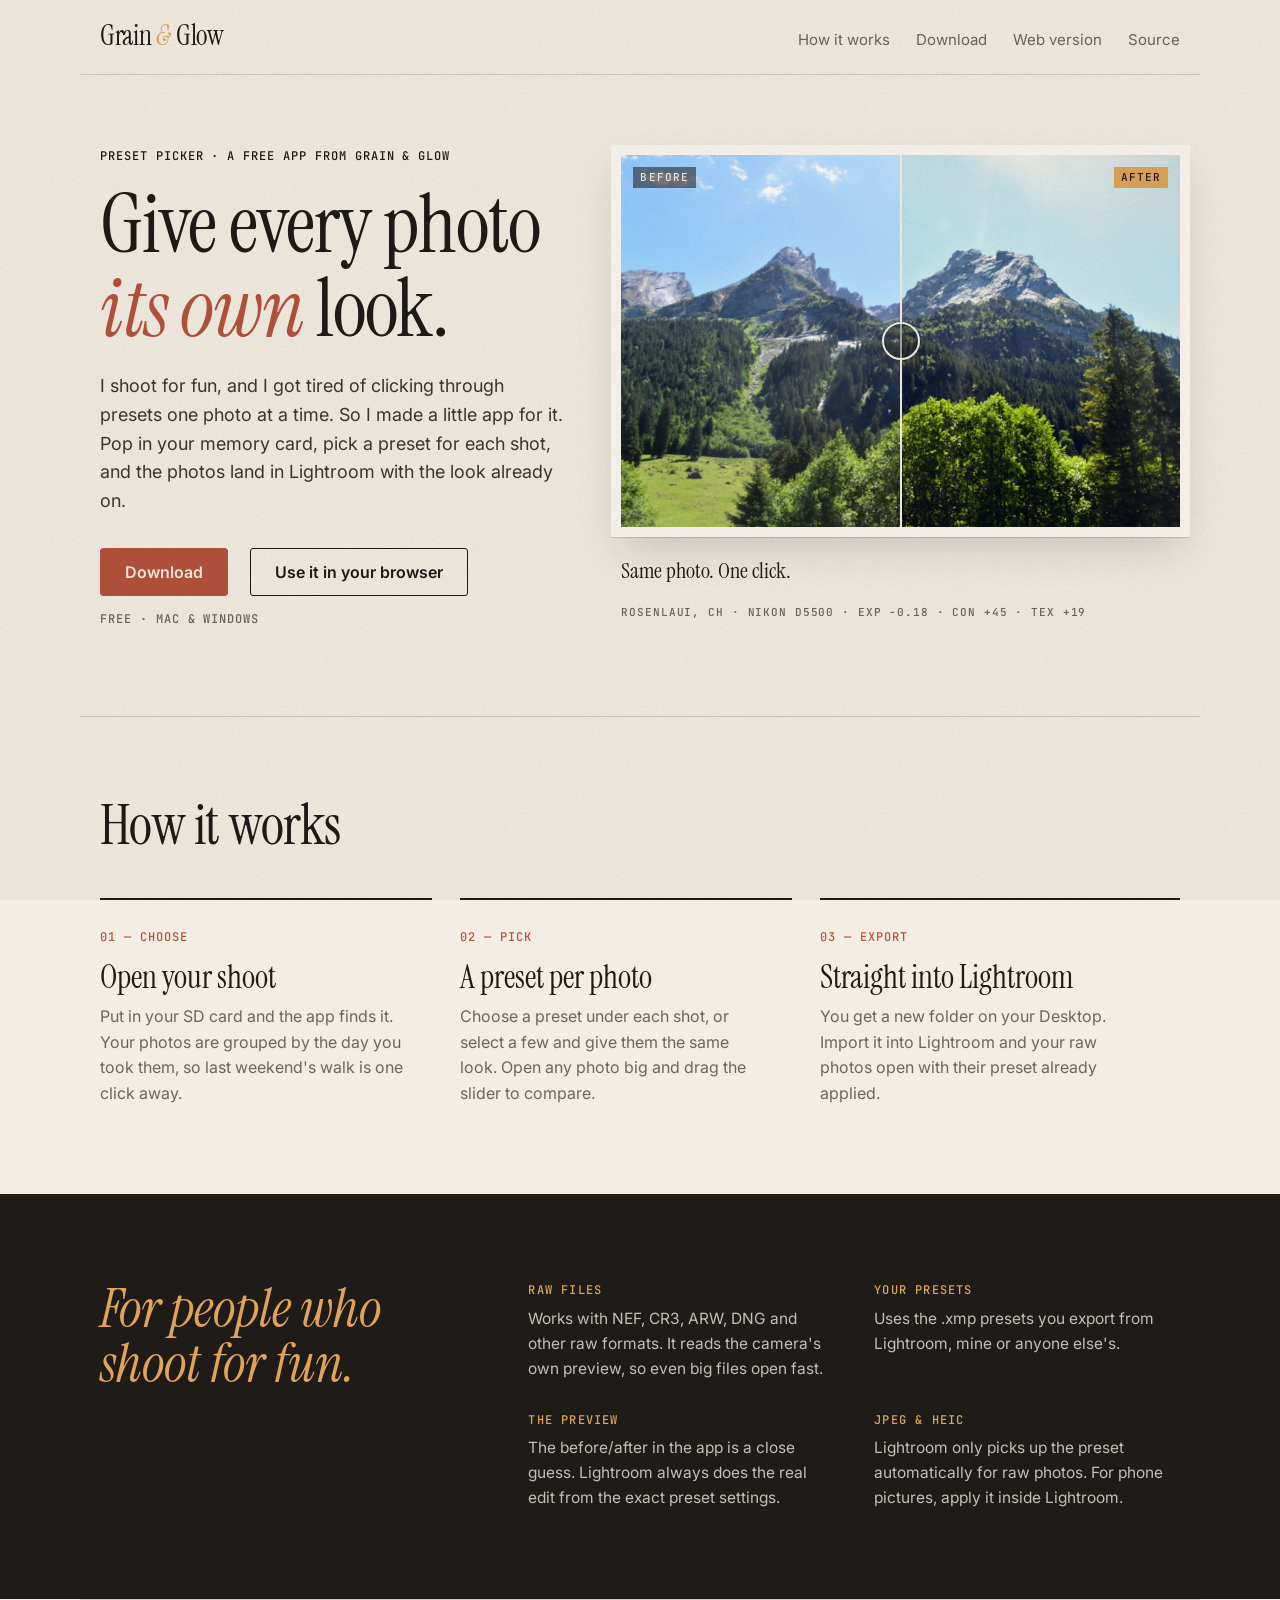
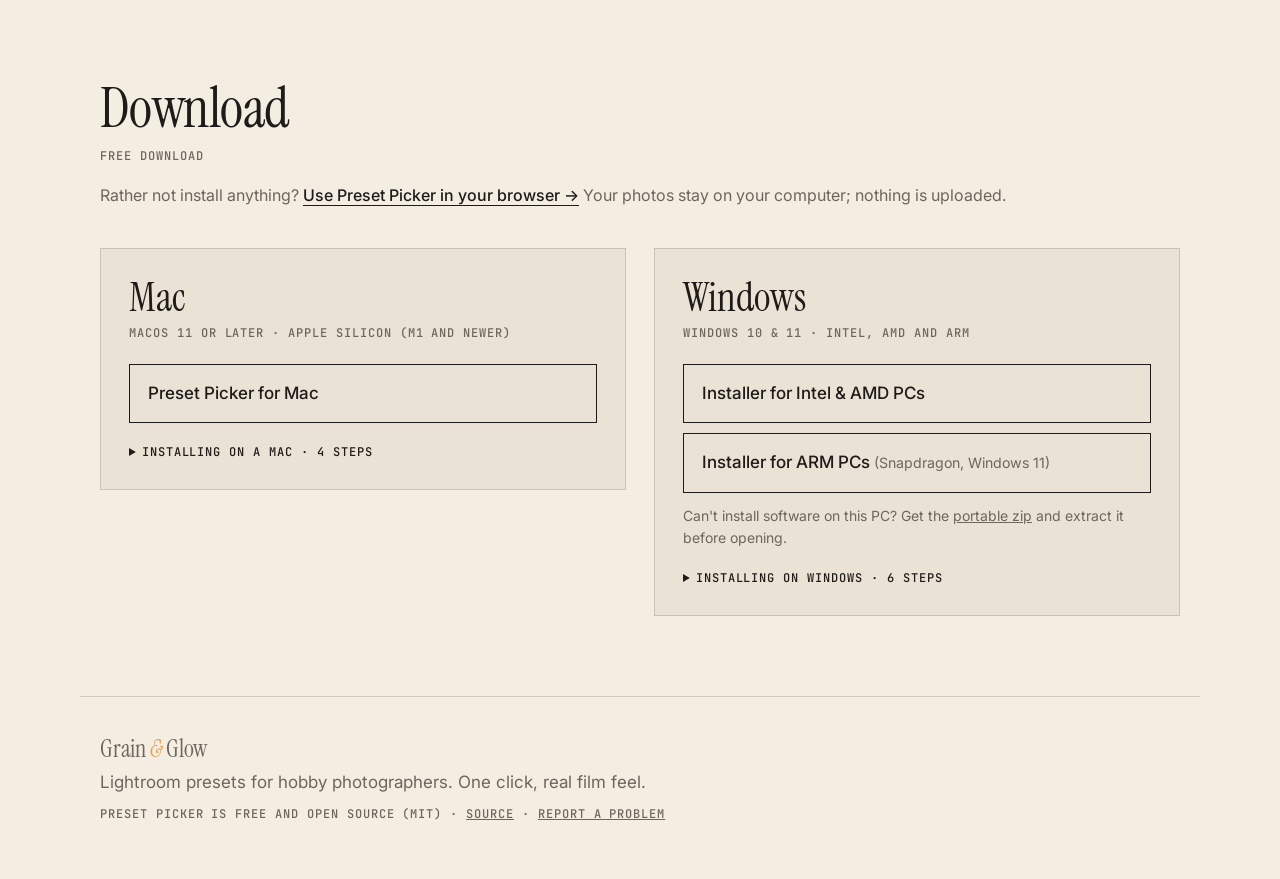
==== commit c33e9f8f: "Web version of Preset Picker (runs in the browser) and website buttons to open it Co-Authored-By: Cl" ====
--- a/site/index.html
+++ b/site/index.html
@@ -19,6 +19,7 @@
   <nav>
     <a href="#how">How it works</a>
     <a href="#download">Download</a>
+    <a href="app/">Web version</a>
     <a data-repo-link href="#" target="_blank" rel="noopener">Source</a>
   </nav>
 </header>
@@ -32,7 +33,7 @@
       <p class="lede">I shoot for fun, and I got tired of clicking through presets one photo at a time. So I made a little app for it. Pop in your memory card, pick a preset for each shot, and the photos land in Lightroom with the look already on.</p>
       <div class="actions">
         <a class="btn" id="heroDownload" href="#download">Download</a>
-        <a class="textlink" href="#download">Mac &amp; Windows downloads</a>
+        <a class="btn ghost" href="app/">Use it in your browser</a>
       </div>
       <p class="label muted" id="heroHint">Free · Mac &amp; Windows</p>
     </div>
@@ -86,6 +87,7 @@
   <section class="download" id="download">
     <h2>Download</h2>
     <p class="label muted" id="version">Free download</p>
+    <p class="webnote">Rather not install anything? <a href="app/">Use Preset Picker in your browser →</a> Your photos stay on your computer; nothing is uploaded.</p>
 
     <div class="platforms">
       <article class="platform" id="dl-mac">
@@ -110,7 +112,8 @@
               <img class="mac" src="img/install/mac-2-blocked.png" width="680" height="410" loading="lazy" alt="macOS dialog: Preset Picker Not Opened, with Move to Trash and Done buttons">
             </li>
             <li id="mac-step-3">
-              <p>Open <b>System Settings → Privacy &amp; Security</b>, scroll down to <b>Security</b>, and click <b>Open Anyway</b> next to "Preset Picker was blocked". Confirm with your password or Touch ID.</p>
+              <p>Open <b>System Settings → Privacy &amp; Security</b>. Scroll all the way down to <b>Security</b> and click <b>Open Anyway</b> next to "Preset Picker was blocked", then confirm with your password or Touch ID.</p>
+              <img class="mac" src="img/install/mac-3-privacy.png" width="723" height="625" loading="lazy" alt="System Settings with Privacy &amp; Security selected; the Open Anyway button is further down this page">
             </li>
             <li>
               <p>That's it: Preset Picker opens, and from now on it starts normally. Click <b>Allow</b> when it asks to see your memory card or Desktop.</p>
--- a/site/style.css
+++ b/site/style.css
@@ -136,6 +136,8 @@
 
 /* Downloads */
 .download > .label { margin-top: 10px; }
+.webnote { margin-top: 18px; color: var(--muted); font-size: 16px; }
+.webnote a { color: var(--ink); font-weight: 500; text-underline-offset: 4px; text-decoration-thickness: 1px; }
 .platforms { display: grid; grid-template-columns: 1fr 1fr; gap: 28px; margin-top: 40px; align-items: start; }
 .platform { border: 1px solid var(--rule); padding: 28px; background: var(--paper-2); }
 .platform header { display: flex; justify-content: space-between; align-items: baseline; }
@@ -188,5 +190,5 @@
   .frames li { margin-right: 0; margin-bottom: 18px; }
   .notes { grid-template-columns: 1fr; gap: 36px; }
   .notes dl { grid-template-columns: 1fr; }
-  .top nav a:not([href="#download"]) { display: none; }
+  .top nav a:not([href="#download"]):not([href="app/"]) { display: none; }
 }
